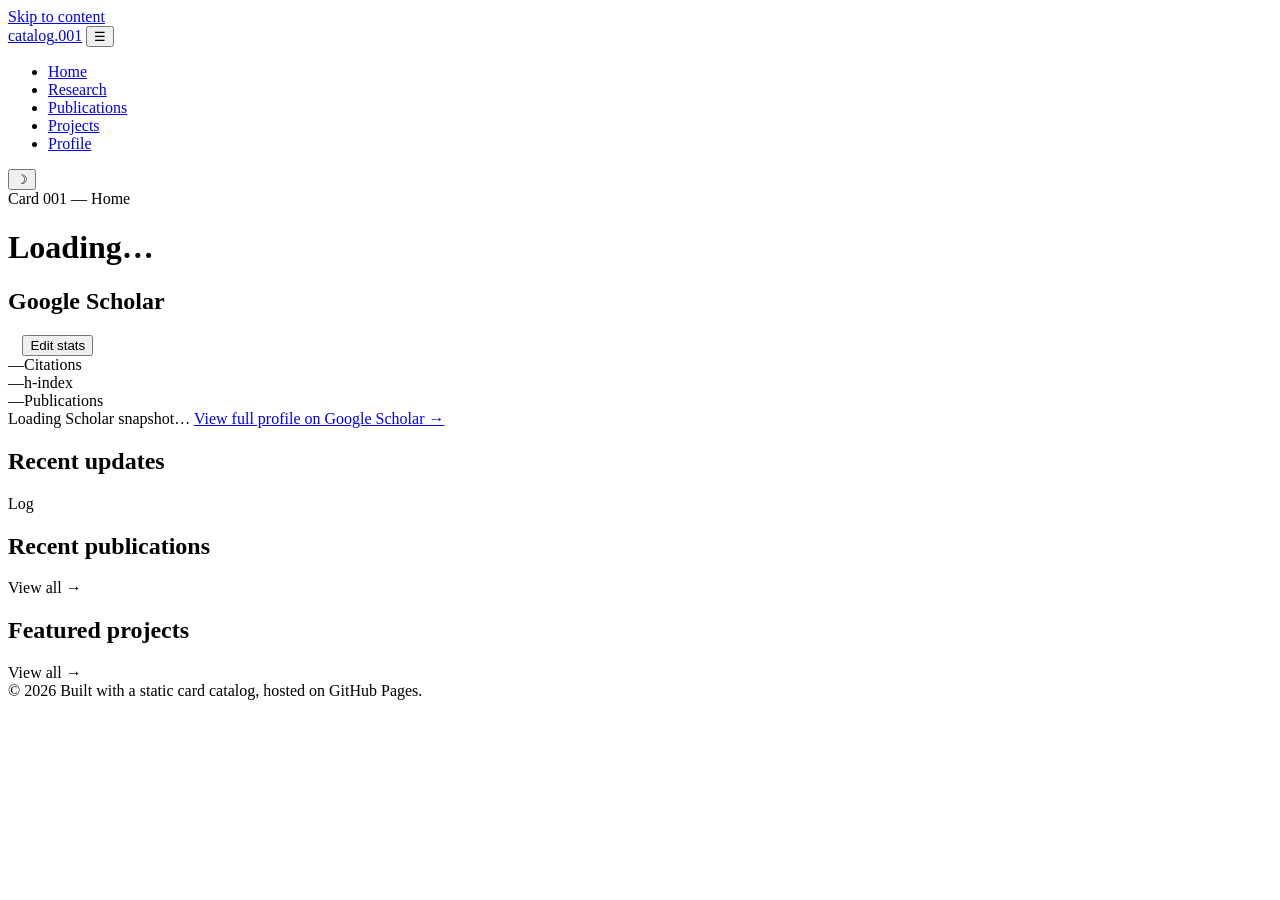
==== index.html @ e1adb87b "Add files via upload" ====
<!DOCTYPE html>
<html lang="en">
<head>
<meta charset="UTF-8" />
<meta name="viewport" content="width=device-width, initial-scale=1.0" />
<title>Jordan Ahmed — PhD Candidate, Computer Science</title>
<meta name="description" content="Personal academic site of Jordan Ahmed: research, publications, academic projects, and profile." />
<link rel="preconnect" href="https://fonts.googleapis.com">
<link rel="preconnect" href="https://fonts.gstatic.com" crossorigin>
<link href="https://fonts.googleapis.com/css2?family=Fraunces:opsz,wght@9..144,500;9..144,600;9..144,700&family=Source+Sans+3:wght@400;500;600&family=IBM+Plex+Mono:wght@400;500&display=swap" rel="stylesheet">
<link rel="stylesheet" href="css/style.css" />
</head>
<body data-page="home">
<a class="skip-link" href="#main">Skip to content</a>

<nav class="site-nav">
  <div class="wrap">
    <a class="brand" href="index.html">catalog<span class="dot">.</span>001</a>
    <button class="nav-toggle" aria-label="Toggle menu" aria-expanded="false">☰</button>
    <ul class="nav-links">
      <li><a href="index.html" data-page="home">Home</a></li>
      <li><a href="research.html" data-page="research">Research</a></li>
      <li><a href="publications.html" data-page="publications">Publications</a></li>
      <li><a href="projects.html" data-page="projects">Projects</a></li>
      <li><a href="profile.html" data-page="profile">Profile</a></li>
    </ul>
    <div class="nav-tools">
      <button class="theme-toggle" aria-label="Toggle dark mode">☽</button>
    </div>
  </div>
</nav>

<main id="main">

  <header class="hero">
    <div class="wrap hero-grid">
      <div>
        <span class="eyebrow">Card 001 — Home</span>
        <h1 id="hero-name">Loading…</h1>
        <p class="role" id="hero-role"></p>
        <p class="hero-tagline" id="hero-tagline"></p>
        <div class="link-row" id="hero-links"></div>
      </div>
      <div class="portrait-card">
        <span class="tab">FIG. 1</span>
        <img id="hero-photo" src="assets/profile.jpg" alt="Portrait photo" onerror="this.closest('.portrait-card').style.display='none'" />
      </div>
    </div>
  </header>

  <section class="block reveal" id="scholar">
    <div class="wrap">
      <div class="section-head">
        <h2>Google Scholar</h2>
        <div style="display:flex; align-items:center; gap:0.9rem;">
          <span class="section-index" id="scholar-updated"></span>
          <button class="edit-stats-btn" id="edit-stats-btn" type="button">Edit stats</button>
        </div>
      </div>
      <div class="ledger" id="ledger">
        <div class="ledger-cell"><span class="ledger-num">—</span><span class="ledger-label">Citations</span></div>
        <div class="ledger-cell"><span class="ledger-num">—</span><span class="ledger-label">h-index</span></div>
        <div class="ledger-cell"><span class="ledger-num">—</span><span class="ledger-label">Publications</span></div>
      </div>
      <div class="ledger-meta">
        <span id="scholar-note">Loading Scholar snapshot…</span>
        <a id="scholar-link" href="#" target="_blank" rel="noopener">View full profile on Google Scholar →</a>
      </div>
    </div>
  </section>

  <div class="modal-overlay" id="stats-modal" hidden>
    <div class="modal" role="dialog" aria-modal="true" aria-labelledby="stats-modal-title">
      <div class="modal-head">
        <h3 id="stats-modal-title">Update Scholar stats</h3>
        <button class="modal-close" id="modal-close" type="button" aria-label="Close">×</button>
      </div>
      <p class="modal-hint">
        Edit your numbers below. <strong>Save &amp; preview</strong> updates this browser only, so
        you can see the change right away. To make it permanent for everyone, copy the JSON and
        paste it into <code>data/scholar_data.json</code>, then push to GitHub.
      </p>
      <form id="stats-form">
        <label class="field">
          <span>Citations</span>
          <input type="number" id="input-citations" min="0" required />
        </label>
        <label class="field">
          <span>h-index</span>
          <input type="number" id="input-hindex" min="0" required />
        </label>
        <label class="field">
          <span>Publications</span>
          <input type="number" id="input-publications" min="0" required />
        </label>
        <div class="modal-actions">
          <button type="submit" class="pill primary">Save &amp; preview</button>
          <button type="button" class="pill" id="copy-json-btn">Copy JSON</button>
          <button type="button" class="pill" id="reset-stats-btn">Reset to file data</button>
        </div>
        <p class="modal-copied" id="copy-confirm" hidden>Copied — paste into data/scholar_data.json</p>
      </form>
    </div>
  </div>

  <section class="block reveal" id="news">
    <div class="wrap">
      <div class="section-head">
        <h2>Recent updates</h2>
        <span class="section-index">Log</span>
      </div>
      <div class="timeline" id="news-list"></div>
    </div>
  </section>

  <section class="block reveal" id="recent-pubs">
    <div class="wrap">
      <div class="section-head">
        <h2>Recent publications</h2>
        <span class="section-index"><a href="publications.html" style="color:inherit;text-decoration:none;border-bottom:1px solid var(--garnet);">View all →</a></span>
      </div>
      <div class="catalog two-col" id="recent-pubs-list"></div>
    </div>
  </section>

  <section class="block reveal" id="recent-projects" style="border-bottom:none;">
    <div class="wrap">
      <div class="section-head">
        <h2>Featured projects</h2>
        <span class="section-index"><a href="projects.html" style="color:inherit;text-decoration:none;border-bottom:1px solid var(--garnet);">View all →</a></span>
      </div>
      <div class="catalog two-col" id="recent-projects-list"></div>
    </div>
  </section>

</main>

<footer>
  <div class="wrap">
    <span id="footer-name">© 2026</span>
    <span>Built with a static card catalog, hosted on GitHub Pages.</span>
  </div>
</footer>

<script src="js/main.js"></script>
<script src="js/home.js"></script>
</body>
</html>
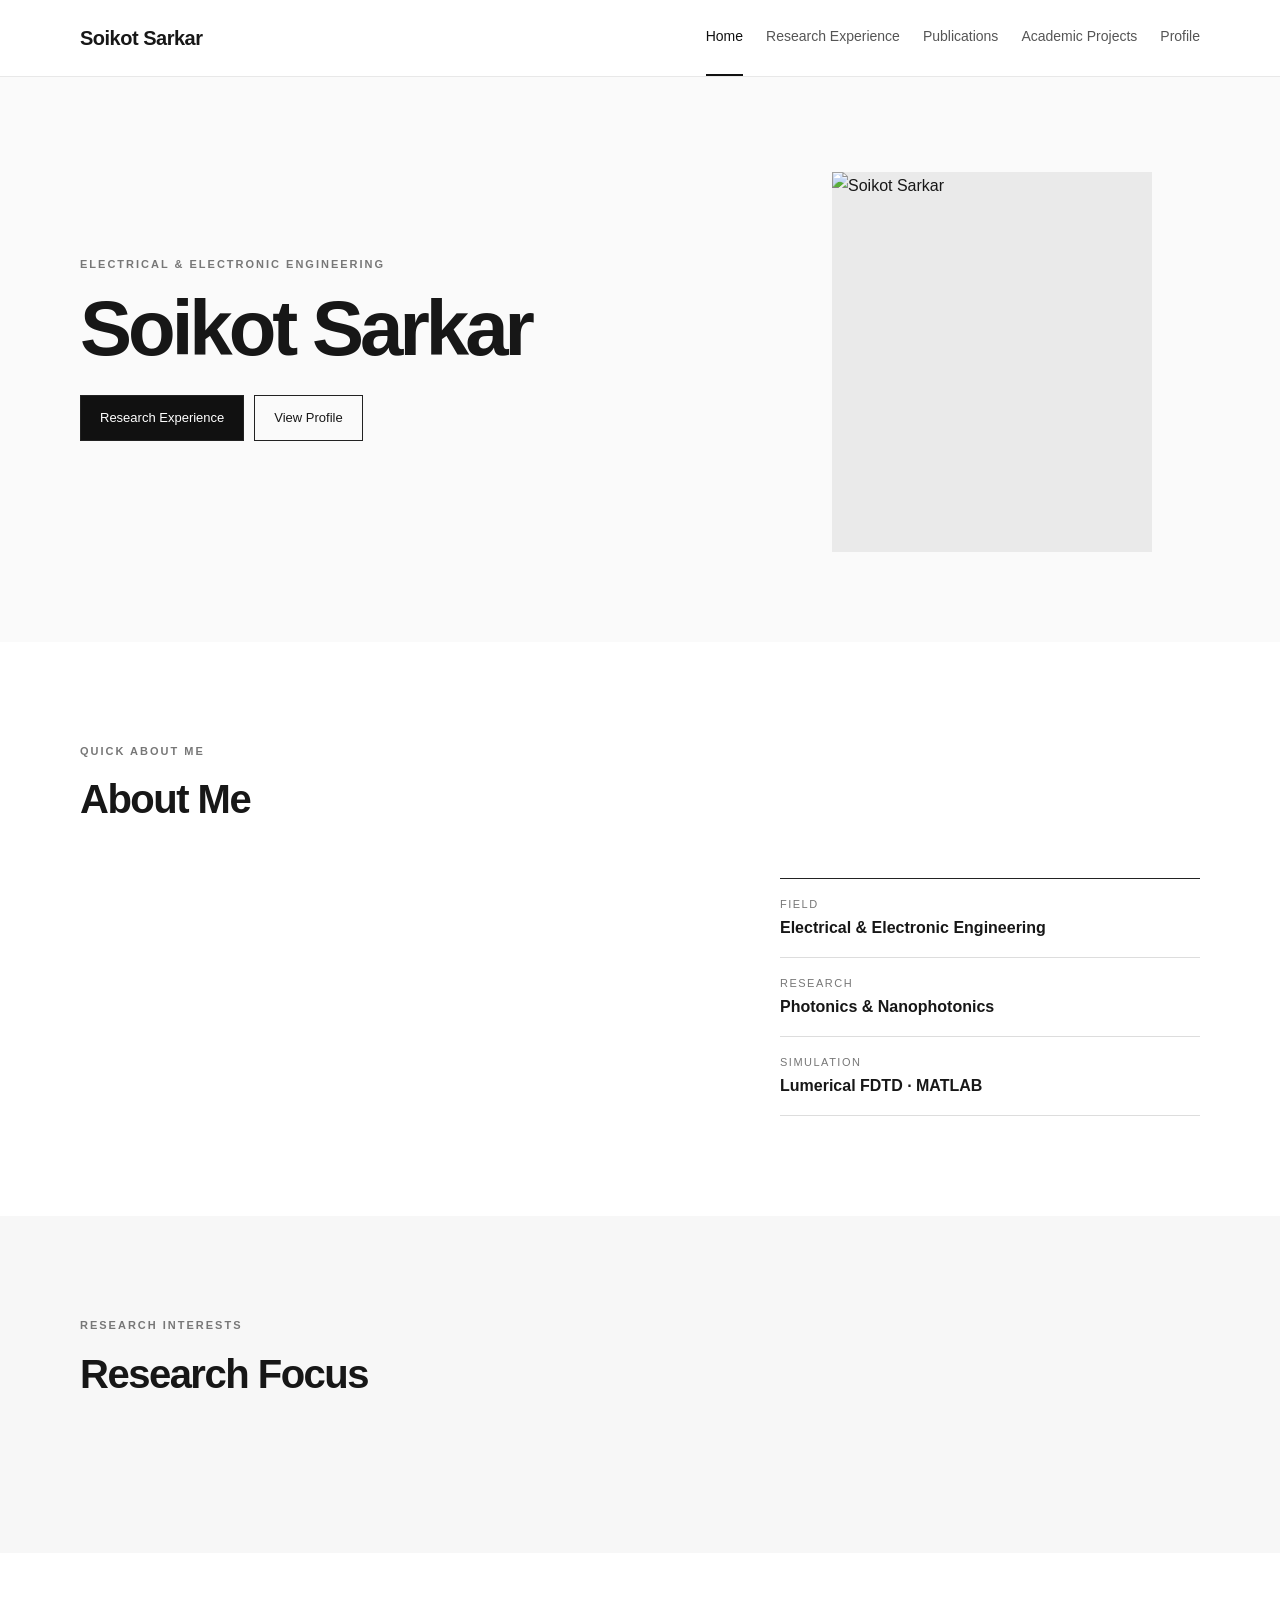
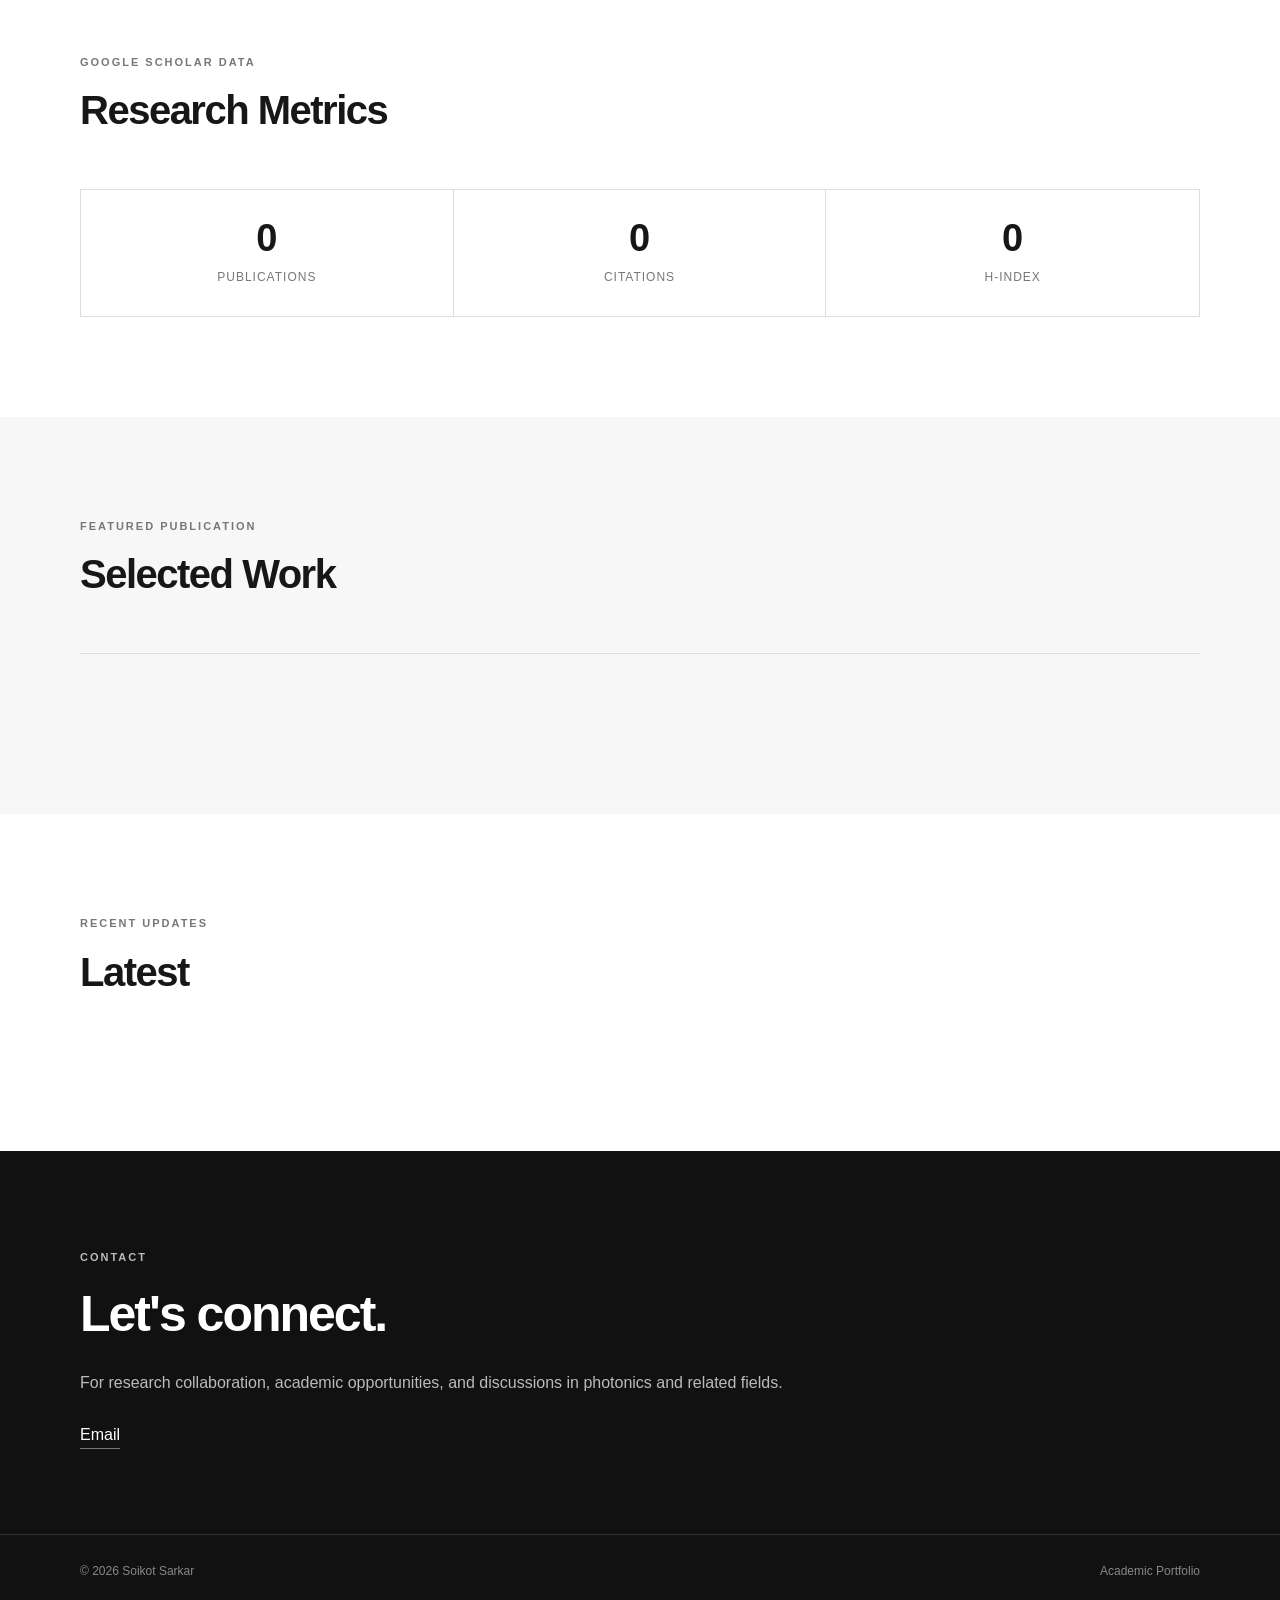
==== commit b5f08537: "Add files via upload" ====
--- a/index.html
+++ b/index.html
@@ -1,148 +1,8 @@
-<!DOCTYPE html>
-<html lang="en">
-<head>
-<meta charset="UTF-8" />
-<meta name="viewport" content="width=device-width, initial-scale=1.0" />
-<title>Jordan Ahmed — PhD Candidate, Computer Science</title>
-<meta name="description" content="Personal academic site of Jordan Ahmed: research, publications, academic projects, and profile." />
-<link rel="preconnect" href="https://fonts.googleapis.com">
-<link rel="preconnect" href="https://fonts.gstatic.com" crossorigin>
-<link href="https://fonts.googleapis.com/css2?family=Fraunces:opsz,wght@9..144,500;9..144,600;9..144,700&family=Source+Sans+3:wght@400;500;600&family=IBM+Plex+Mono:wght@400;500&display=swap" rel="stylesheet">
-<link rel="stylesheet" href="css/style.css" />
-</head>
-<body data-page="home">
-<a class="skip-link" href="#main">Skip to content</a>
-
-<nav class="site-nav">
-  <div class="wrap">
-    <a class="brand" href="index.html">catalog<span class="dot">.</span>001</a>
-    <button class="nav-toggle" aria-label="Toggle menu" aria-expanded="false">☰</button>
-    <ul class="nav-links">
-      <li><a href="index.html" data-page="home">Home</a></li>
-      <li><a href="research.html" data-page="research">Research</a></li>
-      <li><a href="publications.html" data-page="publications">Publications</a></li>
-      <li><a href="projects.html" data-page="projects">Projects</a></li>
-      <li><a href="profile.html" data-page="profile">Profile</a></li>
-    </ul>
-    <div class="nav-tools">
-      <button class="theme-toggle" aria-label="Toggle dark mode">☽</button>
-    </div>
-  </div>
-</nav>
-
-<main id="main">
-
-  <header class="hero">
-    <div class="wrap hero-grid">
-      <div>
-        <span class="eyebrow">Card 001 — Home</span>
-        <h1 id="hero-name">Loading…</h1>
-        <p class="role" id="hero-role"></p>
-        <p class="hero-tagline" id="hero-tagline"></p>
-        <div class="link-row" id="hero-links"></div>
-      </div>
-      <div class="portrait-card">
-        <span class="tab">FIG. 1</span>
-        <img id="hero-photo" src="assets/profile.jpg" alt="Portrait photo" onerror="this.closest('.portrait-card').style.display='none'" />
-      </div>
-    </div>
-  </header>
-
-  <section class="block reveal" id="scholar">
-    <div class="wrap">
-      <div class="section-head">
-        <h2>Google Scholar</h2>
-        <div style="display:flex; align-items:center; gap:0.9rem;">
-          <span class="section-index" id="scholar-updated"></span>
-          <button class="edit-stats-btn" id="edit-stats-btn" type="button">Edit stats</button>
-        </div>
-      </div>
-      <div class="ledger" id="ledger">
-        <div class="ledger-cell"><span class="ledger-num">—</span><span class="ledger-label">Citations</span></div>
-        <div class="ledger-cell"><span class="ledger-num">—</span><span class="ledger-label">h-index</span></div>
-        <div class="ledger-cell"><span class="ledger-num">—</span><span class="ledger-label">Publications</span></div>
-      </div>
-      <div class="ledger-meta">
-        <span id="scholar-note">Loading Scholar snapshot…</span>
-        <a id="scholar-link" href="#" target="_blank" rel="noopener">View full profile on Google Scholar →</a>
-      </div>
-    </div>
-  </section>
-
-  <div class="modal-overlay" id="stats-modal" hidden>
-    <div class="modal" role="dialog" aria-modal="true" aria-labelledby="stats-modal-title">
-      <div class="modal-head">
-        <h3 id="stats-modal-title">Update Scholar stats</h3>
-        <button class="modal-close" id="modal-close" type="button" aria-label="Close">×</button>
-      </div>
-      <p class="modal-hint">
-        Edit your numbers below. <strong>Save &amp; preview</strong> updates this browser only, so
-        you can see the change right away. To make it permanent for everyone, copy the JSON and
-        paste it into <code>data/scholar_data.json</code>, then push to GitHub.
-      </p>
-      <form id="stats-form">
-        <label class="field">
-          <span>Citations</span>
-          <input type="number" id="input-citations" min="0" required />
-        </label>
-        <label class="field">
-          <span>h-index</span>
-          <input type="number" id="input-hindex" min="0" required />
-        </label>
-        <label class="field">
-          <span>Publications</span>
-          <input type="number" id="input-publications" min="0" required />
-        </label>
-        <div class="modal-actions">
-          <button type="submit" class="pill primary">Save &amp; preview</button>
-          <button type="button" class="pill" id="copy-json-btn">Copy JSON</button>
-          <button type="button" class="pill" id="reset-stats-btn">Reset to file data</button>
-        </div>
-        <p class="modal-copied" id="copy-confirm" hidden>Copied — paste into data/scholar_data.json</p>
-      </form>
-    </div>
-  </div>
-
-  <section class="block reveal" id="news">
-    <div class="wrap">
-      <div class="section-head">
-        <h2>Recent updates</h2>
-        <span class="section-index">Log</span>
-      </div>
-      <div class="timeline" id="news-list"></div>
-    </div>
-  </section>
-
-  <section class="block reveal" id="recent-pubs">
-    <div class="wrap">
-      <div class="section-head">
-        <h2>Recent publications</h2>
-        <span class="section-index"><a href="publications.html" style="color:inherit;text-decoration:none;border-bottom:1px solid var(--garnet);">View all →</a></span>
-      </div>
-      <div class="catalog two-col" id="recent-pubs-list"></div>
-    </div>
-  </section>
-
-  <section class="block reveal" id="recent-projects" style="border-bottom:none;">
-    <div class="wrap">
-      <div class="section-head">
-        <h2>Featured projects</h2>
-        <span class="section-index"><a href="projects.html" style="color:inherit;text-decoration:none;border-bottom:1px solid var(--garnet);">View all →</a></span>
-      </div>
-      <div class="catalog two-col" id="recent-projects-list"></div>
-    </div>
-  </section>
-
-</main>
-
-<footer>
-  <div class="wrap">
-    <span id="footer-name">© 2026</span>
-    <span>Built with a static card catalog, hosted on GitHub Pages.</span>
-  </div>
-</footer>
-
-<script src="js/main.js"></script>
-<script src="js/home.js"></script>
-</body>
-</html>
+<!DOCTYPE html><html lang="en"><head><meta charset="UTF-8"><meta name="viewport" content="width=device-width,initial-scale=1.0"><title>Home | Soikot Sarkar</title><meta name="description" content="Academic portfolio of Soikot Sarkar."><link rel="stylesheet" href="style.css"></head><body><header class="navbar"><div class="container nav-container"><a class="logo" href="index.html">Soikot Sarkar</a><nav><a href="index.html">Home</a><a href="research.html">Research Experience</a><a href="publications.html">Publications</a><a href="projects.html">Academic Projects</a><a href="profile.html">Profile</a></nav></div></header>
+<section class="hero"><div class="container hero-grid"><div><p class="label">ELECTRICAL & ELECTRONIC ENGINEERING</p><h1 id="hero-name">Soikot Sarkar</h1><h2 id="hero-title"></h2><p class="hero-desc" id="hero-description"></p><div class="buttons"><a class="btn primary" href="research.html">Research Experience</a><a class="btn" href="profile.html">View Profile</a></div><div class="socials" id="social-links"></div></div><div><img id="profile-image" class="profile-photo" src="assets/profile.jpg" alt="Soikot Sarkar"></div></div></section>
+<section class="section"><div class="container"><div class="heading"><p class="section-label">QUICK ABOUT ME</p><h2>About Me</h2></div><div class="about-grid"><div><p id="about-text"></p></div><div class="info-list"><div class="info"><span>Field</span><strong>Electrical & Electronic Engineering</strong></div><div class="info"><span>Research</span><strong>Photonics & Nanophotonics</strong></div><div class="info"><span>Simulation</span><strong>Lumerical FDTD · MATLAB</strong></div></div></div></div></section>
+<section class="section light"><div class="container"><div class="heading"><p class="section-label">RESEARCH INTERESTS</p><h2>Research Focus</h2></div><div class="research-grid" id="interest-grid"></div></div></section>
+<section class="section"><div class="container"><div class="heading"><p class="section-label">GOOGLE SCHOLAR DATA</p><h2>Research Metrics</h2></div><div class="stats"><div class="stat"><strong id="stat-publications">0</strong><span>Publications</span></div><div class="stat"><strong id="stat-citations">0</strong><span>Citations</span></div><div class="stat"><strong id="stat-hindex">0</strong><span>H-Index</span></div></div></div></section>
+<section class="section light"><div class="container"><div class="heading"><p class="section-label">FEATURED PUBLICATION</p><h2>Selected Work</h2></div><div class="featured" id="featured-publication"></div></div></section>
+<section class="section"><div class="container"><div class="heading"><p class="section-label">RECENT UPDATES</p><h2>Latest</h2></div><div id="updates"></div></div></section>
+<section class="contact"><div class="container"><p class="section-label">CONTACT</p><h2>Let's connect.</h2><p>For research collaboration, academic opportunities, and discussions in photonics and related fields.</p><div class="contact-links" id="contact-links"><a href="mailto:your-email@example.com">Email</a></div></div></section><footer><div class="container footer"><span>© <span id="year"></span> Soikot Sarkar</span><span>Academic Portfolio</span></div></footer><script src="script.js"></script></body></html>
--- a/style.css
+++ b/style.css
@@ -0,0 +1,29 @@
+
+*{margin:0;padding:0;box-sizing:border-box}
+html{scroll-behavior:smooth}
+body{font-family:Inter,Arial,Helvetica,sans-serif;color:#171717;background:#fff;line-height:1.7}
+a{text-decoration:none;color:inherit}.container{width:min(1120px,90%);margin:auto}
+.navbar{position:sticky;top:0;z-index:1000;background:rgba(255,255,255,.96);border-bottom:1px solid #e8e8e8;backdrop-filter:blur(10px)}
+.nav-container{min-height:72px;display:flex;align-items:center;justify-content:space-between}
+.logo{font-size:20px;font-weight:700;letter-spacing:-.5px}nav{display:flex;gap:23px;align-items:center}
+nav a{font-size:14px;color:#555;padding:25px 0;border-bottom:2px solid transparent}nav a:hover,nav a.active{color:#111;border-bottom-color:#111}
+.hero{padding:95px 0 90px;background:#fafafa}.hero-grid{display:grid;grid-template-columns:1.2fr .8fr;gap:80px;align-items:center}
+.label,.section-label{font-size:11px;font-weight:700;letter-spacing:2px;color:#777}
+.hero h1{font-size:clamp(48px,7vw,78px);line-height:1;letter-spacing:-4px;margin:15px 0 20px}
+.hero h2{font-size:26px;line-height:1.35;font-weight:500;max-width:700px}.hero-desc{max-width:680px;color:#666;font-size:17px;margin-top:20px}
+.buttons,.socials{display:flex;gap:10px;flex-wrap:wrap;margin-top:28px}.btn{padding:11px 19px;border:1px solid #222;font-size:13px}.btn.primary{background:#111;color:#fff}
+.social-btn{padding:9px 15px;border:1px solid #ddd;background:#fff;font-size:13px}.social-btn:hover{border-color:#111}
+.profile-photo{width:320px;height:380px;object-fit:cover;display:block;margin:auto;background:#eaeaea}
+.section{padding:100px 0}.light{background:#f7f7f7}.heading{margin-bottom:45px}.heading h2{font-size:40px;letter-spacing:-1.5px;margin-top:5px}
+.quick-grid,.research-grid,.project-grid{display:grid;grid-template-columns:repeat(3,1fr);gap:20px}.card{background:#fff;border:1px solid #e3e3e3;padding:30px}.card h3{font-size:21px;margin:8px 0}.card p{color:#666}
+.stats{display:grid;grid-template-columns:repeat(3,1fr);border:1px solid #ddd;background:#fff}.stat{padding:28px;text-align:center;border-right:1px solid #ddd}.stat:last-child{border-right:0}.stat strong{display:block;font-size:38px;line-height:1.1}.stat span{display:block;color:#777;font-size:12px;text-transform:uppercase;letter-spacing:1px;margin-top:7px}
+.featured{display:grid;grid-template-columns:100px 1fr;gap:35px;padding:30px 0;border-top:1px solid #ddd}.featured h3,.publication h3{font-size:21px;line-height:1.4}.authors{margin-top:8px;color:#555}.journal{font-style:italic;color:#777}.link{display:inline-block;margin-top:12px;font-size:13px;font-weight:700}
+.update{display:grid;grid-template-columns:120px 1fr;gap:25px;padding:23px 0;border-top:1px solid #ddd}.update-date{color:#777;font-size:13px}.update h3{font-size:18px}.update p{color:#666}
+.about-grid{display:grid;grid-template-columns:1.5fr 1fr;gap:70px}.about-grid p{color:#555;margin-bottom:18px}.info-list{border-top:1px solid #222}.info{padding:16px 0;border-bottom:1px solid #ddd}.info span{display:block;font-size:11px;text-transform:uppercase;letter-spacing:1.5px;color:#777}.info strong{display:block}
+.page-title{padding:65px 0;background:#f7f7f7}.page-title h1{font-size:clamp(42px,6vw,66px);letter-spacing:-3px;line-height:1;margin-top:8px}
+.timeline{border-left:1px solid #ccc;padding-left:35px}.item{position:relative;display:grid;grid-template-columns:140px 1fr;gap:25px;padding-bottom:50px}.item:before{content:"";position:absolute;left:-41px;top:7px;width:11px;height:11px;border-radius:50%;background:#111}.item-date{color:#777;font-size:13px}.item h3{font-size:21px}.item h4{font-weight:500}.item p{color:#666;margin-top:9px}
+.publication{display:grid;grid-template-columns:100px 1fr;gap:35px;padding:30px 0;border-top:1px solid #ddd}.publication-year{color:#777;font-size:14px}
+.project-top{height:160px;background:#111;color:#fff;display:flex;align-items:center;justify-content:center;font-size:34px;font-weight:700}.project-body{padding:27px;background:#fff;border:1px solid #e3e3e3;border-top:0}.meta{font-size:11px;color:#777;letter-spacing:1.5px}
+.contact{background:#111;color:#fff;padding:85px 0}.contact h2{font-size:50px;letter-spacing:-2px;margin-top:5px}.contact p{color:#bbb;margin-top:12px}.contact-links{display:flex;gap:22px;flex-wrap:wrap;margin-top:25px}.contact-links a{border-bottom:1px solid #777}
+footer{background:#111;color:#888;border-top:1px solid #333}.footer{min-height:72px;display:flex;justify-content:space-between;align-items:center;font-size:12px}
+@media(max-width:850px){nav{display:none}.hero-grid,.about-grid{grid-template-columns:1fr;gap:45px}.profile-photo{width:230px;height:280px;margin:0}.quick-grid,.research-grid,.project-grid{grid-template-columns:1fr}.stats{grid-template-columns:1fr}.stat{border-right:0;border-bottom:1px solid #ddd}.stat:last-child{border-bottom:0}.featured,.publication,.update{grid-template-columns:1fr;gap:8px}.item{grid-template-columns:1fr;gap:4px}.hero{padding:75px 0}.heading h2{font-size:35px}.contact h2{font-size:42px}.footer{flex-direction:column;justify-content:center;gap:4px;padding:17px 0}}
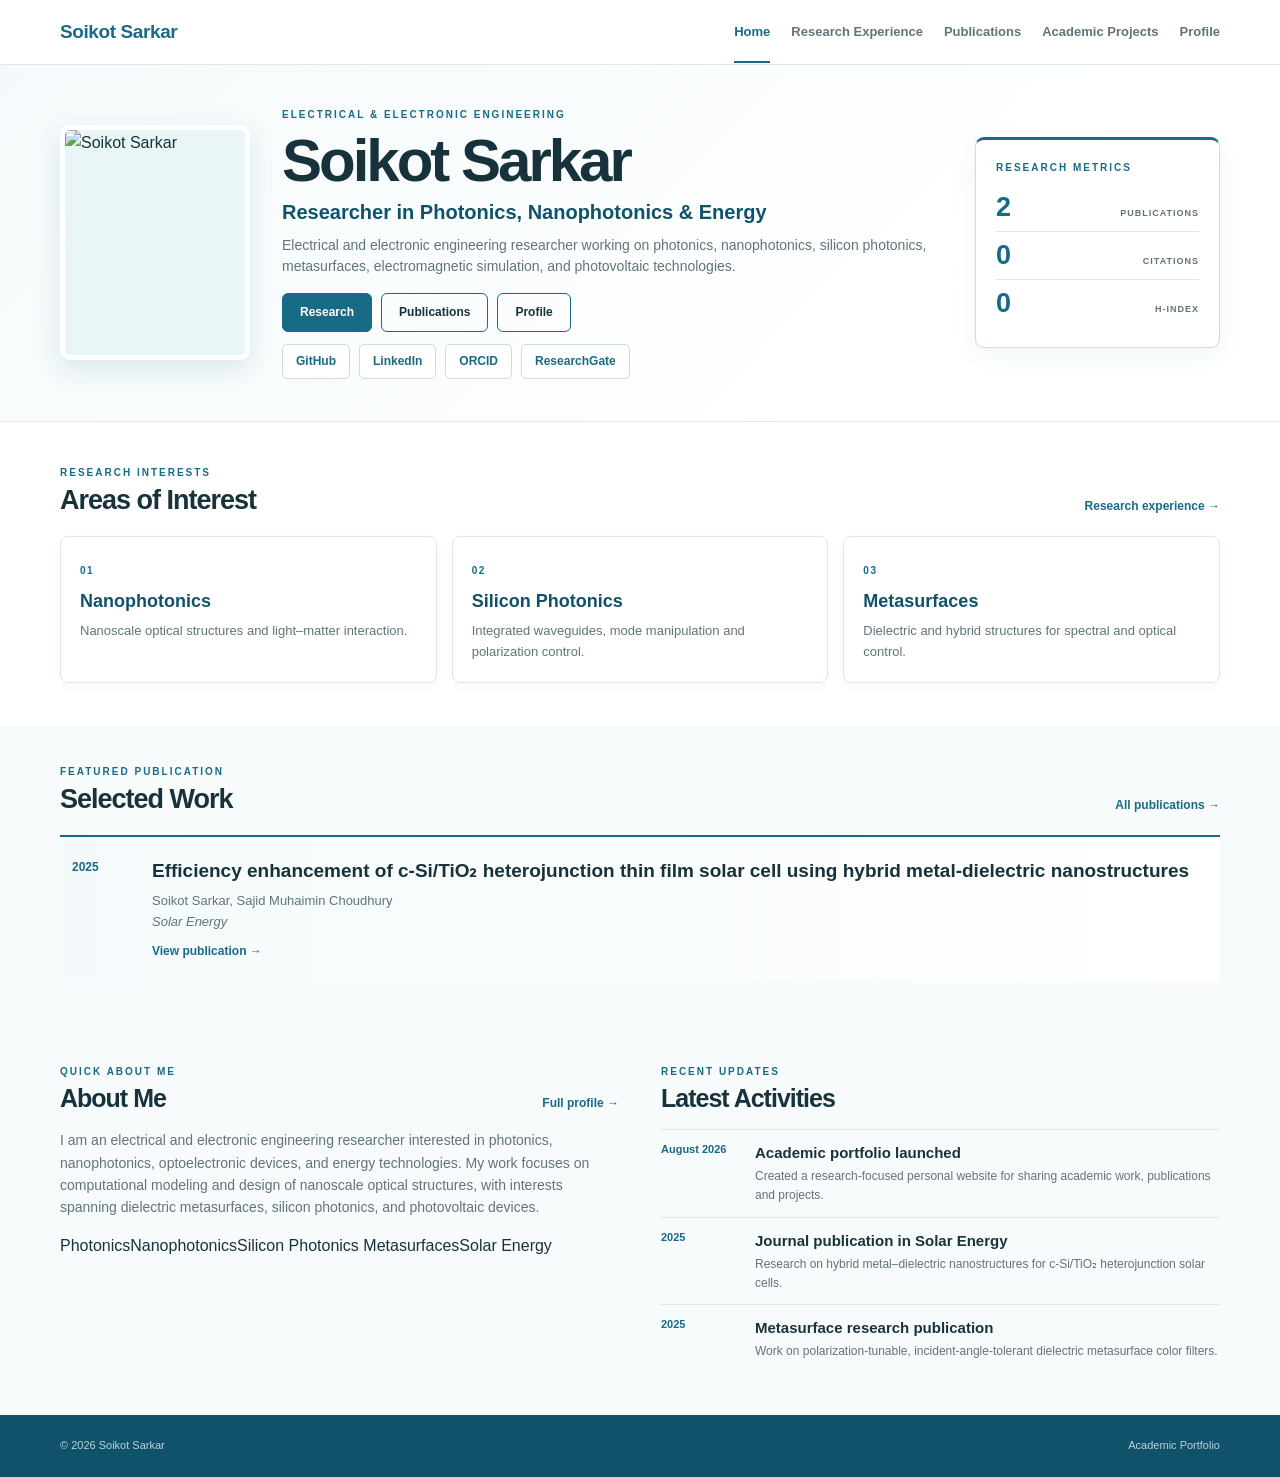
==== commit 00dd4e05: "Add files via upload" ====
--- a/index.html
+++ b/index.html
@@ -1,8 +1,110 @@
-<!DOCTYPE html><html lang="en"><head><meta charset="UTF-8"><meta name="viewport" content="width=device-width,initial-scale=1.0"><title>Home | Soikot Sarkar</title><meta name="description" content="Academic portfolio of Soikot Sarkar."><link rel="stylesheet" href="style.css"></head><body><header class="navbar"><div class="container nav-container"><a class="logo" href="index.html">Soikot Sarkar</a><nav><a href="index.html">Home</a><a href="research.html">Research Experience</a><a href="publications.html">Publications</a><a href="projects.html">Academic Projects</a><a href="profile.html">Profile</a></nav></div></header>
-<section class="hero"><div class="container hero-grid"><div><p class="label">ELECTRICAL & ELECTRONIC ENGINEERING</p><h1 id="hero-name">Soikot Sarkar</h1><h2 id="hero-title"></h2><p class="hero-desc" id="hero-description"></p><div class="buttons"><a class="btn primary" href="research.html">Research Experience</a><a class="btn" href="profile.html">View Profile</a></div><div class="socials" id="social-links"></div></div><div><img id="profile-image" class="profile-photo" src="assets/profile.jpg" alt="Soikot Sarkar"></div></div></section>
-<section class="section"><div class="container"><div class="heading"><p class="section-label">QUICK ABOUT ME</p><h2>About Me</h2></div><div class="about-grid"><div><p id="about-text"></p></div><div class="info-list"><div class="info"><span>Field</span><strong>Electrical & Electronic Engineering</strong></div><div class="info"><span>Research</span><strong>Photonics & Nanophotonics</strong></div><div class="info"><span>Simulation</span><strong>Lumerical FDTD · MATLAB</strong></div></div></div></div></section>
-<section class="section light"><div class="container"><div class="heading"><p class="section-label">RESEARCH INTERESTS</p><h2>Research Focus</h2></div><div class="research-grid" id="interest-grid"></div></div></section>
-<section class="section"><div class="container"><div class="heading"><p class="section-label">GOOGLE SCHOLAR DATA</p><h2>Research Metrics</h2></div><div class="stats"><div class="stat"><strong id="stat-publications">0</strong><span>Publications</span></div><div class="stat"><strong id="stat-citations">0</strong><span>Citations</span></div><div class="stat"><strong id="stat-hindex">0</strong><span>H-Index</span></div></div></div></section>
-<section class="section light"><div class="container"><div class="heading"><p class="section-label">FEATURED PUBLICATION</p><h2>Selected Work</h2></div><div class="featured" id="featured-publication"></div></div></section>
-<section class="section"><div class="container"><div class="heading"><p class="section-label">RECENT UPDATES</p><h2>Latest</h2></div><div id="updates"></div></div></section>
-<section class="contact"><div class="container"><p class="section-label">CONTACT</p><h2>Let's connect.</h2><p>For research collaboration, academic opportunities, and discussions in photonics and related fields.</p><div class="contact-links" id="contact-links"><a href="mailto:your-email@example.com">Email</a></div></div></section><footer><div class="container footer"><span>© <span id="year"></span> Soikot Sarkar</span><span>Academic Portfolio</span></div></footer><script src="script.js"></script></body></html>+<!DOCTYPE html>
+<html lang="en">
+<head>
+<meta charset="UTF-8">
+<meta name="viewport" content="width=device-width, initial-scale=1.0">
+<title>Home | Soikot Sarkar</title>
+<meta name="description" content="Academic portfolio of Soikot Sarkar.">
+<link rel="stylesheet" href="style.css">
+</head>
+<body data-page="home">
+
+<header class="navbar"><div class="container nav-container">
+<a class="logo" href="index.html">Soikot Sarkar</a>
+<nav>
+<a href="index.html">Home</a>
+<a href="research.html">Research Experience</a>
+<a href="publications.html">Publications</a>
+<a href="projects.html">Academic Projects</a>
+<a href="profile.html">Profile</a>
+</nav>
+</div></header>
+
+<section class="compact-hero">
+<div class="container compact-grid">
+
+<div class="hero-photo-wrap">
+<img id="profile-image" class="profile-photo compact-photo" src="assets/profile.jpeg" alt="Soikot Sarkar">
+</div>
+
+<div class="hero-intro">
+<p class="label">ELECTRICAL & ELECTRONIC ENGINEERING</p>
+<h1 id="hero-name">Soikot Sarkar</h1>
+<h2 id="hero-title">Researcher in Photonics, Nanophotonics & Energy</h2>
+<p class="hero-desc" id="hero-description">Research in photonics, nanophotonics, silicon photonics, metasurfaces, and photovoltaic technologies.</p>
+<div class="buttons">
+<a class="btn primary" href="research.html">Research</a>
+<a class="btn" href="publications.html">Publications</a>
+<a class="btn" href="profile.html">Profile</a>
+</div>
+<div class="socials" id="social-links"></div>
+</div>
+
+<aside class="metrics-panel">
+<p class="section-label">RESEARCH METRICS</p>
+<div class="metric-list">
+<div class="metric"><strong id="stat-publications">0</strong><span>Publications</span></div>
+<div class="metric"><strong id="stat-citations">0</strong><span>Citations</span></div>
+<div class="metric"><strong id="stat-hindex">0</strong><span>H-Index</span></div>
+</div>
+</aside>
+
+</div>
+</section>
+
+<section class="section compact-section">
+<div class="container">
+<div class="compact-section-heading">
+<div><p class="section-label">RESEARCH INTERESTS</p><h2>Areas of Interest</h2></div>
+<a class="text-link" href="research.html">Research experience →</a>
+</div>
+<div class="research-grid compact-research" id="interest-grid"></div>
+</div>
+</section>
+
+<!-- Featured publication is directly under Research Interests -->
+<section class="section light compact-section featured-section">
+<div class="container">
+<div class="compact-section-heading">
+<div><p class="section-label">FEATURED PUBLICATION</p><h2>Selected Work</h2></div>
+<a class="text-link" href="publications.html">All publications →</a>
+</div>
+<div class="featured" id="featured-publication"></div>
+</div>
+</section>
+
+<!-- Quick About and Recent Updates side by side at bottom -->
+<section class="section compact-section bottom-section">
+<div class="container bottom-grid">
+
+<div class="bottom-column">
+<div class="compact-section-heading">
+<div><p class="section-label">QUICK ABOUT ME</p><h2>About Me</h2></div>
+<a class="text-link" href="profile.html">Full profile →</a>
+</div>
+<div class="compact-about">
+<p id="about-text"></p>
+<div class="about-tags">
+<span>Photonics</span><span>Nanophotonics</span><span>Silicon Photonics</span>
+<span>Metasurfaces</span><span>Solar Energy</span>
+</div>
+</div>
+</div>
+
+<div class="bottom-column">
+<div class="compact-section-heading">
+<div><p class="section-label">RECENT UPDATES</p><h2>Latest Activities</h2></div>
+</div>
+<div id="updates"></div>
+</div>
+
+</div>
+</section>
+
+<footer><div class="container footer">
+<span>© <span id="year"></span> Soikot Sarkar</span><span>Academic Portfolio</span>
+</div></footer>
+
+<script src="script.js"></script>
+</body>
+</html>
--- a/style.css
+++ b/style.css
@@ -1,29 +1,466 @@
+
+:root{
+  --primary:#176B87;
+  --primary-dark:#0F5269;
+  --primary-light:#EAF5F8;
+  --primary-soft:#F4FAFB;
+  --text:#18323B;
+  --muted:#61747A;
+  --line:#DCE8EB;
+  --white:#FFFFFF;
+  --bg:#F8FBFC;
+}
 
 *{margin:0;padding:0;box-sizing:border-box}
 html{scroll-behavior:smooth}
-body{font-family:Inter,Arial,Helvetica,sans-serif;color:#171717;background:#fff;line-height:1.7}
-a{text-decoration:none;color:inherit}.container{width:min(1120px,90%);margin:auto}
-.navbar{position:sticky;top:0;z-index:1000;background:rgba(255,255,255,.96);border-bottom:1px solid #e8e8e8;backdrop-filter:blur(10px)}
-.nav-container{min-height:72px;display:flex;align-items:center;justify-content:space-between}
-.logo{font-size:20px;font-weight:700;letter-spacing:-.5px}nav{display:flex;gap:23px;align-items:center}
-nav a{font-size:14px;color:#555;padding:25px 0;border-bottom:2px solid transparent}nav a:hover,nav a.active{color:#111;border-bottom-color:#111}
-.hero{padding:95px 0 90px;background:#fafafa}.hero-grid{display:grid;grid-template-columns:1.2fr .8fr;gap:80px;align-items:center}
-.label,.section-label{font-size:11px;font-weight:700;letter-spacing:2px;color:#777}
-.hero h1{font-size:clamp(48px,7vw,78px);line-height:1;letter-spacing:-4px;margin:15px 0 20px}
-.hero h2{font-size:26px;line-height:1.35;font-weight:500;max-width:700px}.hero-desc{max-width:680px;color:#666;font-size:17px;margin-top:20px}
-.buttons,.socials{display:flex;gap:10px;flex-wrap:wrap;margin-top:28px}.btn{padding:11px 19px;border:1px solid #222;font-size:13px}.btn.primary{background:#111;color:#fff}
-.social-btn{padding:9px 15px;border:1px solid #ddd;background:#fff;font-size:13px}.social-btn:hover{border-color:#111}
-.profile-photo{width:320px;height:380px;object-fit:cover;display:block;margin:auto;background:#eaeaea}
-.section{padding:100px 0}.light{background:#f7f7f7}.heading{margin-bottom:45px}.heading h2{font-size:40px;letter-spacing:-1.5px;margin-top:5px}
-.quick-grid,.research-grid,.project-grid{display:grid;grid-template-columns:repeat(3,1fr);gap:20px}.card{background:#fff;border:1px solid #e3e3e3;padding:30px}.card h3{font-size:21px;margin:8px 0}.card p{color:#666}
-.stats{display:grid;grid-template-columns:repeat(3,1fr);border:1px solid #ddd;background:#fff}.stat{padding:28px;text-align:center;border-right:1px solid #ddd}.stat:last-child{border-right:0}.stat strong{display:block;font-size:38px;line-height:1.1}.stat span{display:block;color:#777;font-size:12px;text-transform:uppercase;letter-spacing:1px;margin-top:7px}
-.featured{display:grid;grid-template-columns:100px 1fr;gap:35px;padding:30px 0;border-top:1px solid #ddd}.featured h3,.publication h3{font-size:21px;line-height:1.4}.authors{margin-top:8px;color:#555}.journal{font-style:italic;color:#777}.link{display:inline-block;margin-top:12px;font-size:13px;font-weight:700}
-.update{display:grid;grid-template-columns:120px 1fr;gap:25px;padding:23px 0;border-top:1px solid #ddd}.update-date{color:#777;font-size:13px}.update h3{font-size:18px}.update p{color:#666}
-.about-grid{display:grid;grid-template-columns:1.5fr 1fr;gap:70px}.about-grid p{color:#555;margin-bottom:18px}.info-list{border-top:1px solid #222}.info{padding:16px 0;border-bottom:1px solid #ddd}.info span{display:block;font-size:11px;text-transform:uppercase;letter-spacing:1.5px;color:#777}.info strong{display:block}
-.page-title{padding:65px 0;background:#f7f7f7}.page-title h1{font-size:clamp(42px,6vw,66px);letter-spacing:-3px;line-height:1;margin-top:8px}
-.timeline{border-left:1px solid #ccc;padding-left:35px}.item{position:relative;display:grid;grid-template-columns:140px 1fr;gap:25px;padding-bottom:50px}.item:before{content:"";position:absolute;left:-41px;top:7px;width:11px;height:11px;border-radius:50%;background:#111}.item-date{color:#777;font-size:13px}.item h3{font-size:21px}.item h4{font-weight:500}.item p{color:#666;margin-top:9px}
-.publication{display:grid;grid-template-columns:100px 1fr;gap:35px;padding:30px 0;border-top:1px solid #ddd}.publication-year{color:#777;font-size:14px}
-.project-top{height:160px;background:#111;color:#fff;display:flex;align-items:center;justify-content:center;font-size:34px;font-weight:700}.project-body{padding:27px;background:#fff;border:1px solid #e3e3e3;border-top:0}.meta{font-size:11px;color:#777;letter-spacing:1.5px}
-.contact{background:#111;color:#fff;padding:85px 0}.contact h2{font-size:50px;letter-spacing:-2px;margin-top:5px}.contact p{color:#bbb;margin-top:12px}.contact-links{display:flex;gap:22px;flex-wrap:wrap;margin-top:25px}.contact-links a{border-bottom:1px solid #777}
-footer{background:#111;color:#888;border-top:1px solid #333}.footer{min-height:72px;display:flex;justify-content:space-between;align-items:center;font-size:12px}
-@media(max-width:850px){nav{display:none}.hero-grid,.about-grid{grid-template-columns:1fr;gap:45px}.profile-photo{width:230px;height:280px;margin:0}.quick-grid,.research-grid,.project-grid{grid-template-columns:1fr}.stats{grid-template-columns:1fr}.stat{border-right:0;border-bottom:1px solid #ddd}.stat:last-child{border-bottom:0}.featured,.publication,.update{grid-template-columns:1fr;gap:8px}.item{grid-template-columns:1fr;gap:4px}.hero{padding:75px 0}.heading h2{font-size:35px}.contact h2{font-size:42px}.footer{flex-direction:column;justify-content:center;gap:4px;padding:17px 0}}
+body{
+  font-family:Inter,Arial,Helvetica,sans-serif;
+  color:var(--text);
+  background:var(--white);
+  line-height:1.6;
+}
+a{text-decoration:none;color:inherit}
+.container{width:min(1160px,92%);margin:auto}
+
+/* Navigation */
+.navbar{
+  position:sticky;top:0;z-index:1000;
+  background:rgba(255,255,255,.94);
+  border-bottom:1px solid var(--line);
+  backdrop-filter:blur(12px);
+}
+.nav-container{
+  min-height:64px;
+  display:flex;
+  align-items:center;
+  justify-content:space-between;
+}
+.logo{
+  color:var(--primary);
+  font-size:19px;
+  font-weight:750;
+  letter-spacing:-.4px;
+}
+nav{display:flex;gap:21px;align-items:center}
+nav a{
+  color:var(--muted);
+  font-size:13px;
+  font-weight:600;
+  padding:21px 0 18px;
+  border-bottom:2px solid transparent;
+}
+nav a:hover,nav a.active{
+  color:var(--primary);
+  border-bottom-color:var(--primary);
+}
+
+/* Hero */
+.hero{
+  padding:62px 0 55px;
+  background:linear-gradient(135deg,var(--primary-soft),#fff 68%);
+}
+.hero-grid{
+  display:grid;
+  grid-template-columns:1.35fr .65fr;
+  gap:55px;
+  align-items:center;
+}
+.label,.section-label{
+  font-size:10px;
+  font-weight:800;
+  letter-spacing:2px;
+  color:var(--primary);
+}
+.hero h1{
+  color:var(--text);
+  font-size:clamp(45px,6vw,70px);
+  line-height:.98;
+  letter-spacing:-3.5px;
+  margin:12px 0 17px;
+}
+.hero h2{
+  color:var(--primary-dark);
+  font-size:24px;
+  line-height:1.28;
+  font-weight:650;
+  max-width:700px;
+}
+.hero-desc{
+  max-width:690px;
+  color:var(--muted);
+  font-size:16px;
+  margin-top:17px;
+}
+.buttons,.socials{
+  display:flex;
+  gap:9px;
+  flex-wrap:wrap;
+  margin-top:23px;
+}
+.btn{
+  padding:9px 17px;
+  border:1px solid var(--primary);
+  border-radius:6px;
+  font-size:12px;
+  font-weight:700;
+  transition:.2s;
+}
+.btn.primary{
+  background:var(--primary);
+  color:#fff;
+}
+.btn:hover{transform:translateY(-1px);background:var(--primary-light);color:var(--primary)}
+.btn.primary:hover{background:var(--primary-dark);color:#fff}
+.social-btn{
+  padding:7px 13px;
+  border:1px solid #C9DDE2;
+  border-radius:5px;
+  background:#fff;
+  color:var(--primary);
+  font-size:12px;
+  font-weight:650;
+}
+.social-btn:hover{background:var(--primary-light);border-color:var(--primary)}
+.profile-photo{
+  width:285px;
+  height:325px;
+  object-fit:cover;
+  display:block;
+  margin:auto;
+  border-radius:12px;
+  border:7px solid #fff;
+  box-shadow:0 12px 35px rgba(23,107,135,.15);
+  background:var(--primary-light);
+}
+
+/* Sections */
+.section{padding:65px 0}
+.light{background:var(--bg)}
+.heading{margin-bottom:30px}
+.heading h2{
+  color:var(--text);
+  font-size:34px;
+  line-height:1.15;
+  letter-spacing:-1.2px;
+  margin-top:4px;
+}
+.quick-grid,.research-grid,.project-grid{
+  display:grid;
+  grid-template-columns:repeat(3,1fr);
+  gap:15px;
+}
+.card{
+  background:#fff;
+  border:1px solid var(--line);
+  border-radius:8px;
+  padding:23px;
+  box-shadow:0 3px 12px rgba(23,107,135,.035);
+}
+.card:hover{
+  border-color:#B8D6DE;
+  box-shadow:0 8px 22px rgba(23,107,135,.08);
+}
+.card h3{font-size:19px;color:var(--primary-dark);margin:5px 0 6px}
+.card p{color:var(--muted);font-size:14px}
+.meta{
+  font-size:10px;
+  color:var(--primary);
+  letter-spacing:1.5px;
+  font-weight:800;
+}
+
+/* About */
+.about-grid{
+  display:grid;
+  grid-template-columns:1.45fr .9fr;
+  gap:50px;
+}
+.about-grid p{color:var(--muted);font-size:15px}
+.info-list{
+  border-top:2px solid var(--primary);
+  background:var(--primary-soft);
+  border-radius:0 0 8px 8px;
+  padding:0 18px;
+}
+.info{
+  padding:12px 0;
+  border-bottom:1px solid #D6E7EB;
+}
+.info:last-child{border-bottom:0}
+.info span{
+  display:block;
+  font-size:9px;
+  text-transform:uppercase;
+  letter-spacing:1.4px;
+  color:var(--primary);
+  font-weight:800;
+}
+.info strong{display:block;font-size:13px;margin-top:2px}
+
+/* Scholar stats */
+.stats{
+  display:grid;
+  grid-template-columns:repeat(3,1fr);
+  border:1px solid #C9DDE2;
+  border-radius:9px;
+  overflow:hidden;
+  background:#fff;
+  box-shadow:0 5px 18px rgba(23,107,135,.06);
+}
+.stat{
+  padding:20px;
+  text-align:center;
+  border-right:1px solid #DCE8EB;
+}
+.stat:last-child{border-right:0}
+.stat strong{
+  display:block;
+  color:var(--primary);
+  font-size:32px;
+  line-height:1.05;
+}
+.stat span{
+  display:block;
+  color:var(--muted);
+  font-size:10px;
+  text-transform:uppercase;
+  letter-spacing:1.2px;
+  margin-top:5px;
+  font-weight:700;
+}
+
+/* Featured publication */
+.featured{
+  display:grid;
+  grid-template-columns:75px 1fr;
+  gap:25px;
+  padding:23px 0;
+  border-top:2px solid var(--primary);
+  background:linear-gradient(90deg,var(--primary-soft),#fff);
+}
+.featured>div:first-child{
+  color:var(--primary);
+  font-weight:800;
+  font-size:13px;
+  padding-left:14px;
+}
+.featured h3,.publication h3{
+  color:var(--text);
+  font-size:19px;
+  line-height:1.38;
+}
+.authors{margin-top:7px;color:var(--muted);font-size:13px}
+.journal{font-style:italic;color:var(--muted);font-size:13px}
+.link{
+  display:inline-block;
+  margin-top:9px;
+  color:var(--primary);
+  font-size:12px;
+  font-weight:800;
+}
+.link:hover{color:var(--primary-dark)}
+
+/* Updates */
+.update{
+  display:grid;
+  grid-template-columns:105px 1fr;
+  gap:22px;
+  padding:17px 0;
+  border-top:1px solid var(--line);
+}
+.update-date{
+  color:var(--primary);
+  font-size:11px;
+  font-weight:800;
+}
+.update h3{font-size:16px;color:var(--text)}
+.update p{color:var(--muted);font-size:13px;margin-top:2px}
+
+/* Page title */
+.page-title{
+  padding:42px 0 38px;
+  background:linear-gradient(135deg,var(--primary-soft),#fff);
+  border-bottom:1px solid var(--line);
+}
+.page-title h1{
+  color:var(--text);
+  font-size:clamp(38px,5vw,58px);
+  letter-spacing:-2.5px;
+  line-height:1;
+  margin-top:7px;
+}
+
+/* Research timeline */
+.timeline{
+  border-left:2px solid #C9DDE2;
+  padding-left:28px;
+}
+.item{
+  position:relative;
+  display:grid;
+  grid-template-columns:125px 1fr;
+  gap:22px;
+  padding-bottom:35px;
+}
+.item:before{
+  content:"";
+  position:absolute;
+  left:-34px;
+  top:6px;
+  width:10px;
+  height:10px;
+  border-radius:50%;
+  background:var(--primary);
+  box-shadow:0 0 0 4px var(--primary-light);
+}
+.item-date{
+  color:var(--primary);
+  font-size:11px;
+  font-weight:800;
+}
+.item h3{font-size:20px;color:var(--text)}
+.item h4{font-size:13px;color:var(--primary);font-weight:700}
+.item p{color:var(--muted);font-size:14px;margin-top:6px}
+
+/* Publications */
+.publication{
+  display:grid;
+  grid-template-columns:75px 1fr;
+  gap:25px;
+  padding:23px 0;
+  border-top:1px solid var(--line);
+}
+.publication-year{color:var(--primary);font-size:12px;font-weight:800}
+
+/* Projects */
+.project-top{
+  height:125px;
+  background:linear-gradient(135deg,var(--primary),var(--primary-dark));
+  color:#fff;
+  display:flex;
+  align-items:center;
+  justify-content:center;
+  font-size:30px;
+  font-weight:800;
+  letter-spacing:-1px;
+}
+.project-body{
+  padding:21px;
+  background:#fff;
+  border:1px solid var(--line);
+  border-top:0;
+  border-radius:0 0 7px 7px;
+}
+.project-body h3{font-size:18px;color:var(--primary-dark);margin:6px 0}
+.project-body p{font-size:13px;color:var(--muted)}
+
+/* Contact */
+.contact{
+  background:var(--primary);
+  color:#fff;
+  padding:58px 0;
+}
+.contact .section-label{color:#CBEAF1}
+.contact h2{font-size:43px;letter-spacing:-1.7px;margin-top:3px}
+.contact p{color:#D9EDF1;font-size:14px;margin-top:8px}
+.contact-links{
+  display:flex;
+  gap:20px;
+  flex-wrap:wrap;
+  margin-top:20px;
+}
+.contact-links a{
+  color:#fff;
+  border-bottom:1px solid rgba(255,255,255,.55);
+  font-size:13px;
+}
+.contact-links a:hover{border-color:#fff}
+
+/* Footer */
+footer{background:var(--primary-dark);color:#B7D4DC}
+.footer{
+  min-height:62px;
+  display:flex;
+  justify-content:space-between;
+  align-items:center;
+  font-size:11px;
+}
+
+/* Mobile */
+@media(max-width:850px){
+  nav{display:none}
+  .hero{padding:55px 0 48px}
+  .hero-grid,.about-grid{grid-template-columns:1fr;gap:35px}
+  .profile-photo{width:220px;height:260px;margin:0}
+  .quick-grid,.research-grid,.project-grid{grid-template-columns:1fr}
+  .stats{grid-template-columns:1fr}
+  .stat{border-right:0;border-bottom:1px solid var(--line)}
+  .stat:last-child{border-bottom:0}
+  .featured,.publication,.update{grid-template-columns:1fr;gap:5px}
+  .featured>div:first-child{padding-left:0}
+  .item{grid-template-columns:1fr;gap:2px}
+  .section{padding:48px 0}
+  .heading{margin-bottom:23px}
+  .heading h2{font-size:30px}
+  .contact h2{font-size:38px}
+  .footer{flex-direction:column;justify-content:center;gap:3px;padding:15px 0}
+}
+
+/* Final compact home arrangement */
+.compact-hero{padding:42px 0;background:linear-gradient(135deg,var(--primary-soft),#fff 72%);border-bottom:1px solid var(--line)}
+.compact-grid{display:grid;grid-template-columns:190px minmax(0,1fr) 245px;gap:32px;align-items:center}
+.compact-photo{width:190px;height:235px;margin:0;border-radius:10px;border:5px solid #fff;box-shadow:0 10px 28px rgba(23,107,135,.14)}
+.hero-intro h1{color:var(--text);font-size:clamp(40px,5vw,60px);line-height:1;letter-spacing:-3px;margin:8px 0 9px}
+.hero-intro h2{color:var(--primary-dark);font-size:20px;line-height:1.28;font-weight:650;max-width:650px}
+.hero-intro .hero-desc{max-width:650px;font-size:14px;line-height:1.5;margin-top:9px}
+.hero-intro .buttons{margin-top:16px}
+.hero-intro .socials{margin-top:12px}
+.metrics-panel{padding:20px;background:#fff;border:1px solid #C9DDE2;border-top:3px solid var(--primary);border-radius:9px;box-shadow:0 7px 22px rgba(23,107,135,.07)}
+.metric-list{margin-top:8px}
+.metric{padding:10px 0;border-bottom:1px solid var(--line);display:flex;align-items:baseline;justify-content:space-between;gap:12px}
+.metric:last-child{border-bottom:0}
+.metric strong{color:var(--primary);font-size:27px;line-height:1}
+.metric span{color:var(--muted);font-size:9px;text-transform:uppercase;letter-spacing:1px;font-weight:750}
+.compact-section{padding:43px 0}
+.compact-section-heading{display:flex;align-items:end;justify-content:space-between;gap:20px;margin-bottom:20px}
+.compact-section-heading h2{font-size:27px;letter-spacing:-1px;line-height:1.15;margin-top:4px}
+.text-link{color:var(--primary);font-size:12px;font-weight:800;white-space:nowrap}
+.compact-research .card{padding:19px}
+.compact-research .card h3{font-size:18px}
+.compact-research .card p{font-size:13px}
+.featured-section{padding-top:38px;padding-bottom:38px}
+.featured{display:grid;grid-template-columns:70px 1fr;gap:22px;padding:21px 0;border-top:2px solid var(--primary);background:linear-gradient(90deg,var(--primary-soft),#fff)}
+.featured>div:first-child{color:var(--primary);font-weight:800;font-size:12px;padding-left:12px}
+.featured h3{font-size:19px;line-height:1.38}
+.bottom-section{padding-top:43px;padding-bottom:43px;background:var(--bg)}
+.bottom-grid{display:grid;grid-template-columns:1fr 1fr;gap:42px;align-items:start}
+.bottom-column .compact-section-heading{margin-bottom:16px}
+.bottom-column .compact-section-heading h2{font-size:25px}
+.bottom-column .compact-about{display:block}
+.bottom-column .compact-about>p{font-size:14px;color:var(--muted)}
+.bottom-column .about-tags{margin-top:14px}
+.bottom-column #updates .update{grid-template-columns:82px 1fr;gap:12px;padding:11px 0}
+.bottom-column #updates .update h3{font-size:15px}
+.bottom-column #updates .update p{font-size:12px}
+@media(max-width:1000px){
+.compact-grid{grid-template-columns:165px minmax(0,1fr);gap:26px}
+.metrics-panel{grid-column:1/-1}
+.metric-list{display:grid;grid-template-columns:repeat(3,1fr);gap:12px}
+.metric{border-bottom:0;border-right:1px solid var(--line);padding:4px 12px}
+.metric:last-child{border-right:0}
+}
+@media(max-width:800px){
+.bottom-grid{grid-template-columns:1fr;gap:32px}
+}
+@media(max-width:650px){
+.compact-grid{grid-template-columns:1fr;gap:22px}
+.compact-photo{width:165px;height:205px}
+.metric-list{grid-template-columns:repeat(3,1fr);gap:2px}
+.metric{display:block;padding:6px}
+.metric strong{display:block;font-size:23px}
+.metric span{font-size:8px}
+.compact-section-heading{align-items:start;flex-direction:column;gap:5px}
+.text-link{white-space:normal}
+.featured{grid-template-columns:1fr;gap:4px}
+.featured>div:first-child{padding-left:0}
+}
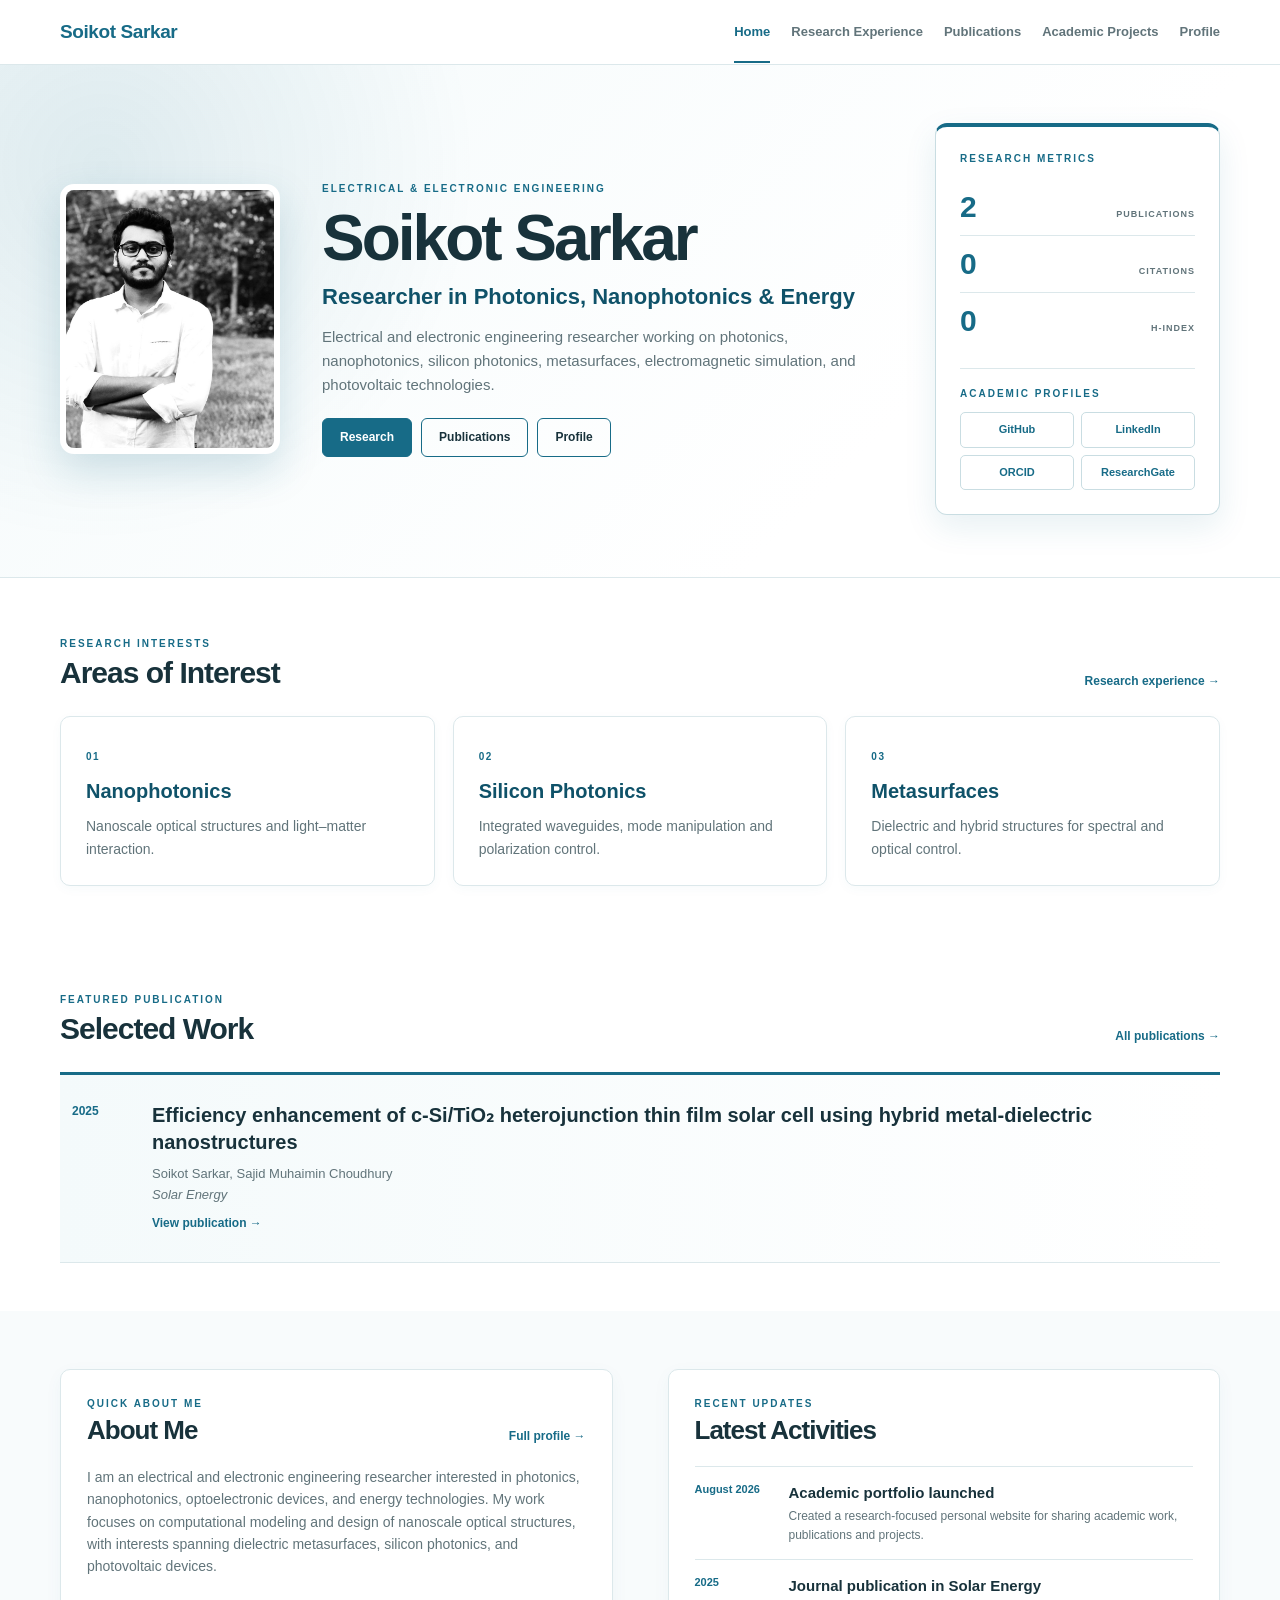
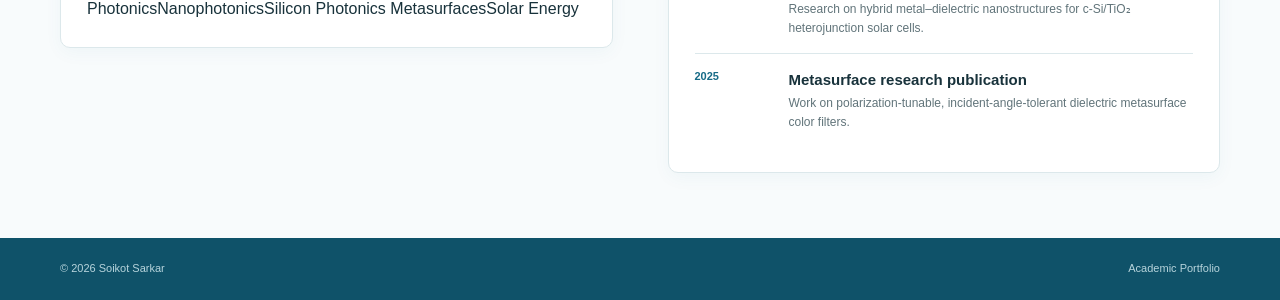
==== commit ef9ad234: "Add files via upload" ====
--- a/index.html
+++ b/index.html
@@ -37,7 +37,6 @@
 <a class="btn" href="publications.html">Publications</a>
 <a class="btn" href="profile.html">Profile</a>
 </div>
-<div class="socials" id="social-links"></div>
 </div>
 
 <aside class="metrics-panel">
@@ -46,6 +45,10 @@
 <div class="metric"><strong id="stat-publications">0</strong><span>Publications</span></div>
 <div class="metric"><strong id="stat-citations">0</strong><span>Citations</span></div>
 <div class="metric"><strong id="stat-hindex">0</strong><span>H-Index</span></div>
+</div>
+<div class="metrics-socials">
+  <p class="section-label">ACADEMIC PROFILES</p>
+  <div class="socials" id="social-links"></div>
 </div>
 </aside>
 
--- a/style.css
+++ b/style.css
@@ -464,3 +464,122 @@
 .featured{grid-template-columns:1fr;gap:4px}
 .featured>div:first-child{padding-left:0}
 }
+
+/* ===== V2: Spacious + Eye-catching academic homepage ===== */
+.compact-hero{
+  padding:58px 0 62px;
+  background:
+    radial-gradient(circle at 8% 20%,rgba(23,107,135,.11),transparent 30%),
+    linear-gradient(135deg,var(--primary-soft),#fff 70%);
+}
+.compact-grid{
+  display:grid;
+  grid-template-columns:220px minmax(0,1fr) 285px;
+  gap:42px;
+  align-items:center;
+}
+.compact-photo{
+  width:220px;height:270px;margin:0;
+  object-fit:cover;
+  border-radius:14px;
+  border:6px solid #fff;
+  box-shadow:0 16px 40px rgba(23,107,135,.18);
+  background:var(--primary-light);
+  opacity:1;
+  transition:opacity .15s ease;
+}
+.hero-intro h1{
+  font-size:clamp(43px,5vw,64px);
+  letter-spacing:-3px;
+  margin:9px 0 12px;
+}
+.hero-intro h2{
+  font-size:22px;
+  line-height:1.32;
+  max-width:690px;
+}
+.hero-intro .hero-desc{
+  font-size:15px;
+  line-height:1.6;
+  margin-top:13px;
+}
+.hero-intro .buttons{margin-top:21px}
+.metrics-panel{
+  padding:24px;
+  border:1px solid #C9DDE2;
+  border-top:4px solid var(--primary);
+  border-radius:12px;
+  box-shadow:0 12px 32px rgba(23,107,135,.10);
+}
+.metric-list{margin-top:12px}
+.metric{padding:13px 0}
+.metric strong{font-size:30px}
+.metrics-socials{
+  margin-top:19px;
+  padding-top:17px;
+  border-top:1px solid var(--line);
+}
+.metrics-socials .socials{
+  margin-top:10px;
+  display:grid;
+  grid-template-columns:1fr 1fr;
+  gap:7px;
+}
+.metrics-socials .social-btn{
+  text-align:center;
+  padding:8px 7px;
+  font-size:11px;
+}
+.compact-section{padding:58px 0}
+.compact-section-heading{margin-bottom:25px}
+.compact-section-heading h2{font-size:30px}
+.compact-research{grid-template-columns:repeat(3,1fr);gap:18px}
+.compact-research .card{
+  padding:25px;
+  border-radius:10px;
+  min-height:155px;
+}
+.compact-research .card h3{font-size:20px;margin:8px 0}
+.compact-research .card p{font-size:14px;line-height:1.6}
+.featured-section{
+  padding:48px 0;
+  background:#fff;
+}
+.featured{
+  padding:27px 0;
+  border-top:3px solid var(--primary);
+  border-bottom:1px solid var(--line);
+  background:linear-gradient(90deg,var(--primary-soft),#fff);
+}
+.featured h3{font-size:20px}
+.bottom-section{
+  padding:58px 0 65px;
+  background:var(--bg);
+}
+.bottom-grid{gap:55px}
+.bottom-column{
+  background:#fff;
+  border:1px solid var(--line);
+  border-radius:10px;
+  padding:26px;
+  box-shadow:0 5px 18px rgba(23,107,135,.045);
+}
+.bottom-column .compact-section-heading h2{font-size:26px}
+.bottom-column .compact-section-heading{margin-bottom:20px}
+.bottom-column .about-tags{margin-top:18px}
+.bottom-column #updates .update{padding:14px 0}
+@media(max-width:1100px){
+  .compact-grid{grid-template-columns:190px minmax(0,1fr);gap:32px}
+  .metrics-panel{grid-column:1/-1}
+  .metrics-socials .socials{grid-template-columns:repeat(4,1fr)}
+}
+@media(max-width:800px){
+  .compact-hero{padding:45px 0 50px}
+  .compact-grid{grid-template-columns:1fr;gap:27px}
+  .compact-photo{width:190px;height:235px}
+  .compact-research{grid-template-columns:1fr}
+  .bottom-grid{grid-template-columns:1fr;gap:25px}
+}
+@media(max-width:600px){
+  .metrics-socials .socials{grid-template-columns:1fr 1fr}
+}
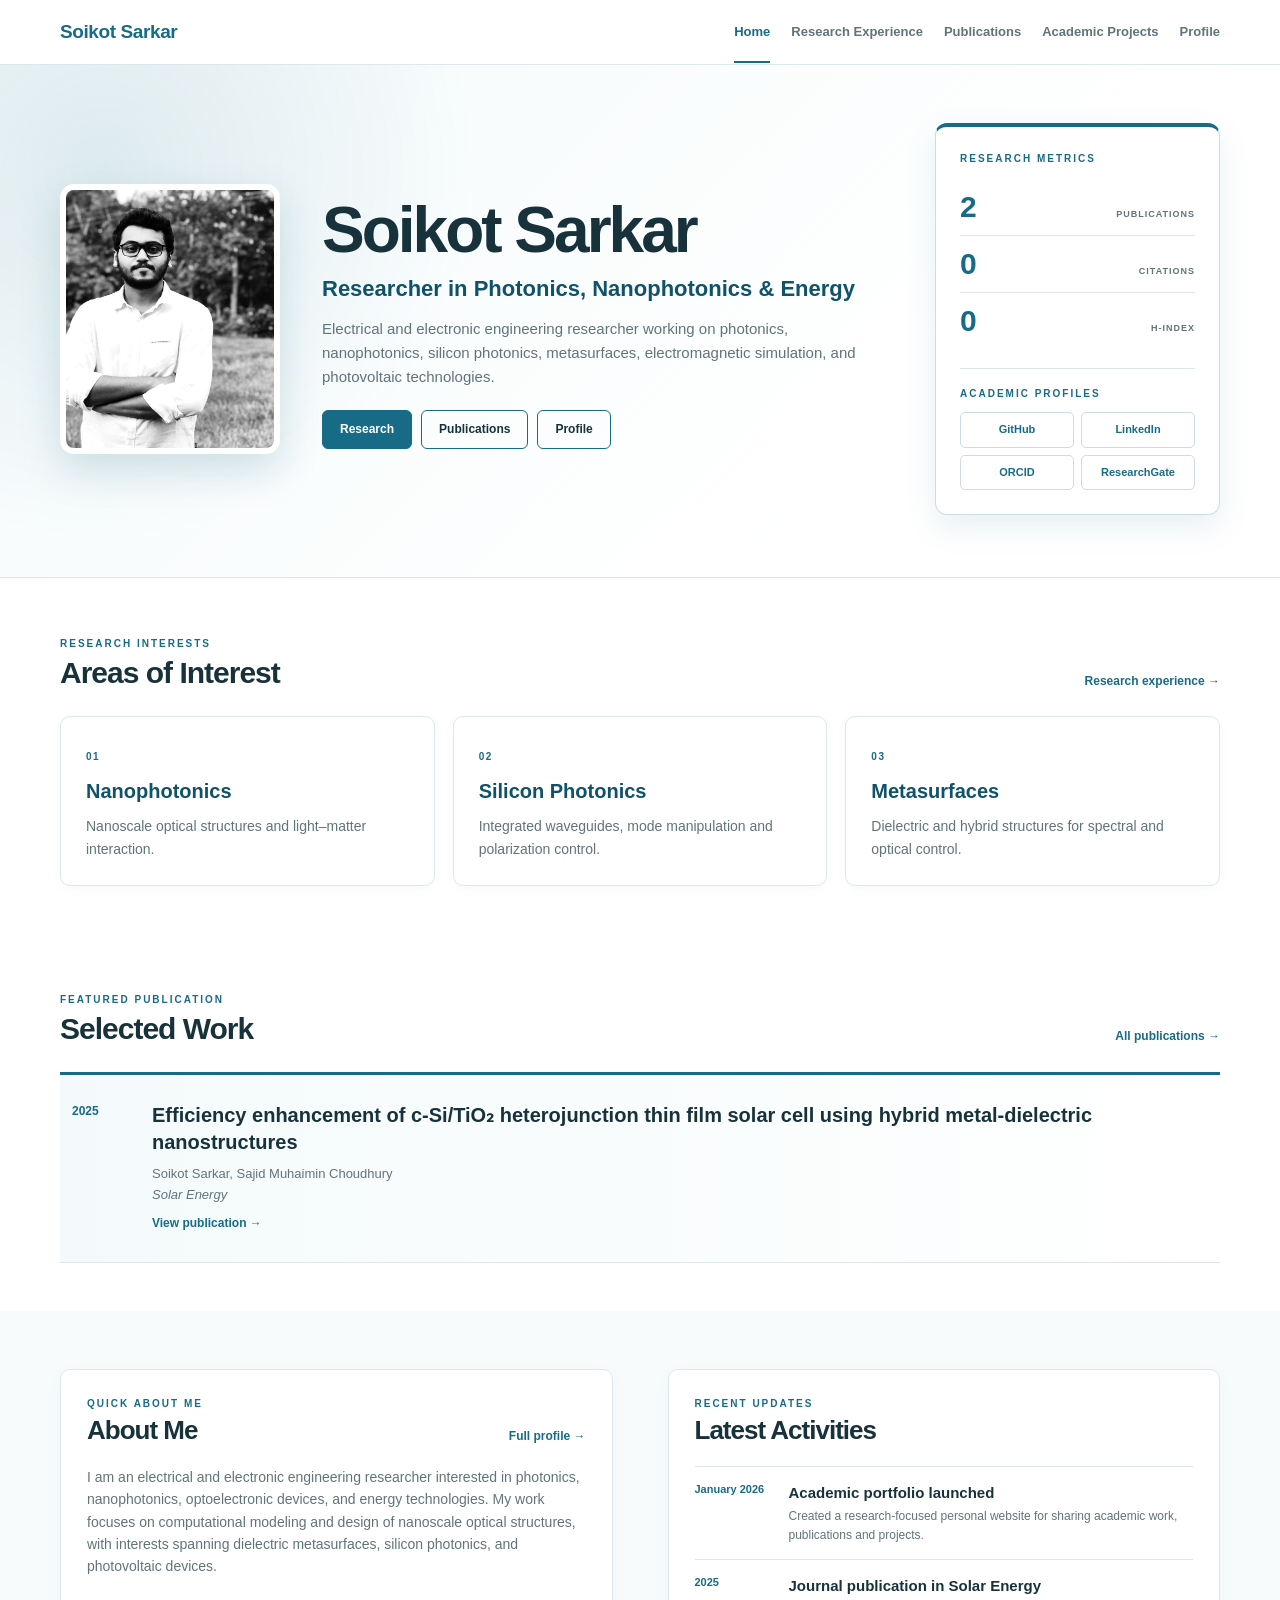
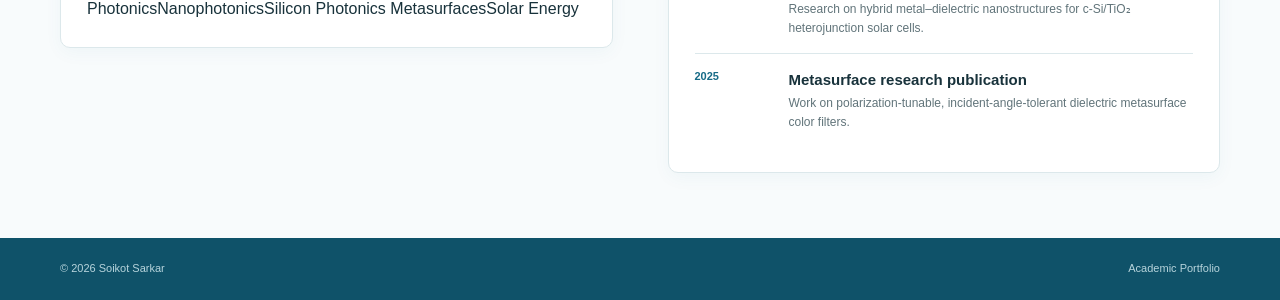
==== commit 5fb70ee1: "Update index.html" ====
--- a/index.html
+++ b/index.html
@@ -28,7 +28,7 @@
 </div>
 
 <div class="hero-intro">
-<p class="label">ELECTRICAL & ELECTRONIC ENGINEERING</p>
+
 <h1 id="hero-name">Soikot Sarkar</h1>
 <h2 id="hero-title">Researcher in Photonics, Nanophotonics & Energy</h2>
 <p class="hero-desc" id="hero-description">Research in photonics, nanophotonics, silicon photonics, metasurfaces, and photovoltaic technologies.</p>
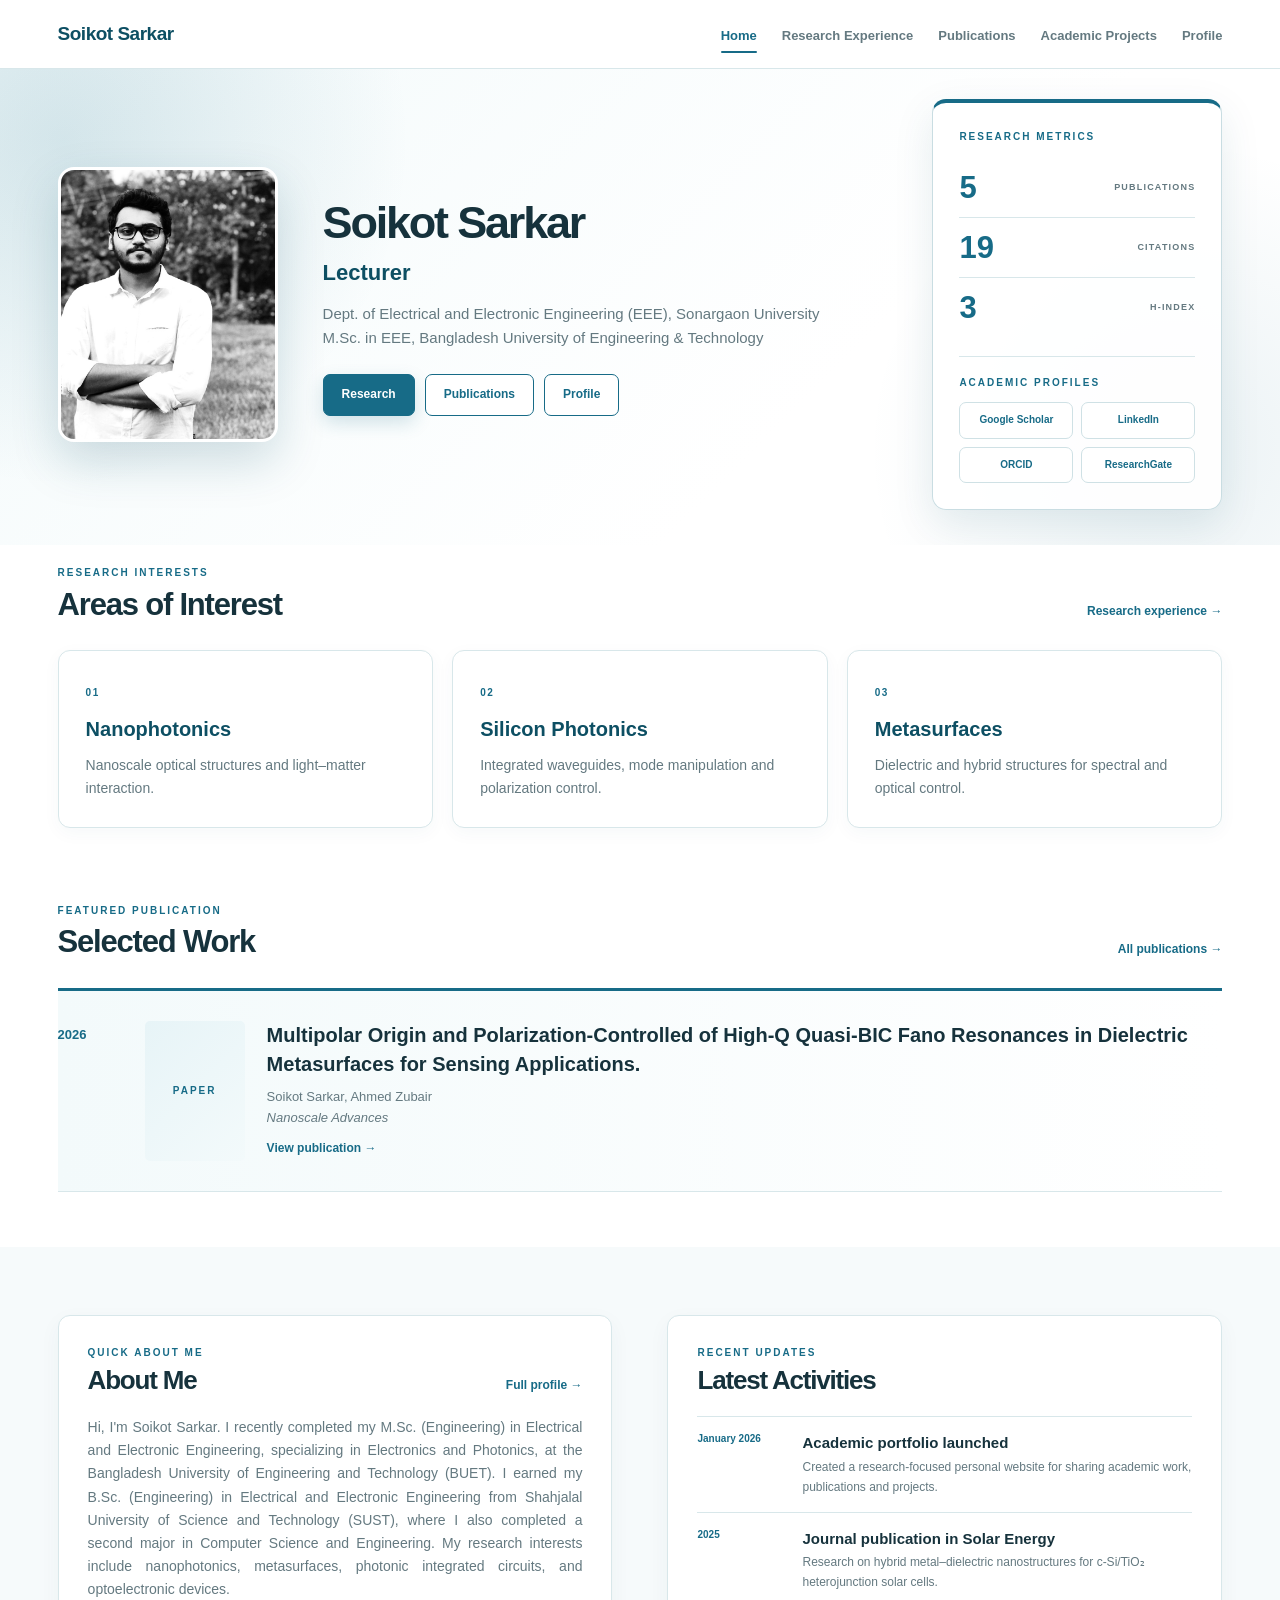
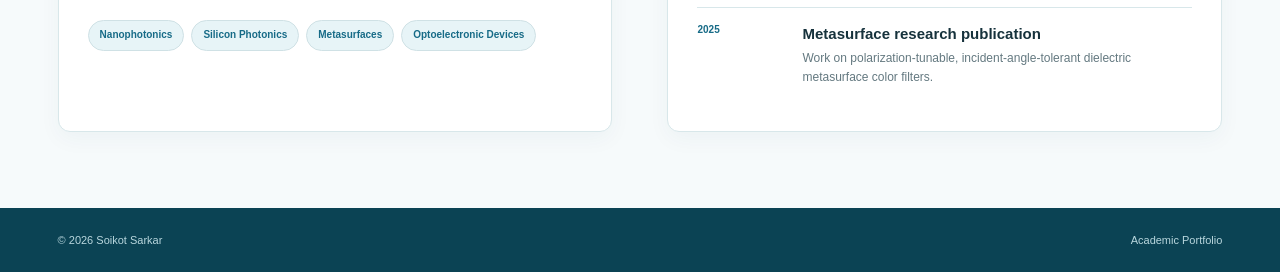
==== commit 27236231: "dd" ====
--- a/index.html
+++ b/index.html
@@ -88,8 +88,8 @@
 <div class="compact-about">
 <p id="about-text"></p>
 <div class="about-tags">
-<span>Photonics</span><span>Nanophotonics</span><span>Silicon Photonics</span>
-<span>Metasurfaces</span><span>Solar Energy</span>
+<span>Nanophotonics</span><span>Silicon Photonics</span>
+<span>Metasurfaces</span><span>Optoelectronic Devices</span>
 </div>
 </div>
 </div>
--- a/style.css
+++ b/style.css
@@ -1,585 +1,1912 @@
-
-:root{
-  --primary:#176B87;
-  --primary-dark:#0F5269;
-  --primary-light:#EAF5F8;
-  --primary-soft:#F4FAFB;
-  --text:#18323B;
-  --muted:#61747A;
-  --line:#DCE8EB;
-  --white:#FFFFFF;
-  --bg:#F8FBFC;
-}
-
-*{margin:0;padding:0;box-sizing:border-box}
-html{scroll-behavior:smooth}
-body{
-  font-family:Inter,Arial,Helvetica,sans-serif;
-  color:var(--text);
-  background:var(--white);
-  line-height:1.6;
-}
-a{text-decoration:none;color:inherit}
-.container{width:min(1160px,92%);margin:auto}
-
-/* Navigation */
-.navbar{
-  position:sticky;top:0;z-index:1000;
-  background:rgba(255,255,255,.94);
-  border-bottom:1px solid var(--line);
-  backdrop-filter:blur(12px);
-}
-.nav-container{
-  min-height:64px;
-  display:flex;
-  align-items:center;
-  justify-content:space-between;
-}
-.logo{
-  color:var(--primary);
-  font-size:19px;
-  font-weight:750;
-  letter-spacing:-.4px;
-}
-nav{display:flex;gap:21px;align-items:center}
-nav a{
-  color:var(--muted);
-  font-size:13px;
-  font-weight:600;
-  padding:21px 0 18px;
-  border-bottom:2px solid transparent;
-}
-nav a:hover,nav a.active{
-  color:var(--primary);
-  border-bottom-color:var(--primary);
-}
-
-/* Hero */
-.hero{
-  padding:62px 0 55px;
-  background:linear-gradient(135deg,var(--primary-soft),#fff 68%);
-}
-.hero-grid{
-  display:grid;
-  grid-template-columns:1.35fr .65fr;
-  gap:55px;
-  align-items:center;
-}
-.label,.section-label{
-  font-size:10px;
-  font-weight:800;
-  letter-spacing:2px;
-  color:var(--primary);
-}
-.hero h1{
-  color:var(--text);
-  font-size:clamp(45px,6vw,70px);
-  line-height:.98;
-  letter-spacing:-3.5px;
-  margin:12px 0 17px;
-}
-.hero h2{
-  color:var(--primary-dark);
-  font-size:24px;
-  line-height:1.28;
-  font-weight:650;
-  max-width:700px;
-}
-.hero-desc{
-  max-width:690px;
-  color:var(--muted);
-  font-size:16px;
-  margin-top:17px;
-}
-.buttons,.socials{
-  display:flex;
-  gap:9px;
-  flex-wrap:wrap;
-  margin-top:23px;
-}
-.btn{
-  padding:9px 17px;
-  border:1px solid var(--primary);
-  border-radius:6px;
-  font-size:12px;
-  font-weight:700;
-  transition:.2s;
-}
-.btn.primary{
-  background:var(--primary);
-  color:#fff;
-}
-.btn:hover{transform:translateY(-1px);background:var(--primary-light);color:var(--primary)}
-.btn.primary:hover{background:var(--primary-dark);color:#fff}
-.social-btn{
-  padding:7px 13px;
-  border:1px solid #C9DDE2;
-  border-radius:5px;
-  background:#fff;
-  color:var(--primary);
-  font-size:12px;
-  font-weight:650;
-}
-.social-btn:hover{background:var(--primary-light);border-color:var(--primary)}
-.profile-photo{
-  width:285px;
-  height:325px;
-  object-fit:cover;
-  display:block;
-  margin:auto;
-  border-radius:12px;
-  border:7px solid #fff;
-  box-shadow:0 12px 35px rgba(23,107,135,.15);
-  background:var(--primary-light);
-}
-
-/* Sections */
-.section{padding:65px 0}
-.light{background:var(--bg)}
-.heading{margin-bottom:30px}
-.heading h2{
-  color:var(--text);
-  font-size:34px;
-  line-height:1.15;
-  letter-spacing:-1.2px;
-  margin-top:4px;
-}
-.quick-grid,.research-grid,.project-grid{
-  display:grid;
-  grid-template-columns:repeat(3,1fr);
-  gap:15px;
-}
-.card{
-  background:#fff;
-  border:1px solid var(--line);
-  border-radius:8px;
-  padding:23px;
-  box-shadow:0 3px 12px rgba(23,107,135,.035);
-}
-.card:hover{
-  border-color:#B8D6DE;
-  box-shadow:0 8px 22px rgba(23,107,135,.08);
-}
-.card h3{font-size:19px;color:var(--primary-dark);margin:5px 0 6px}
-.card p{color:var(--muted);font-size:14px}
-.meta{
-  font-size:10px;
-  color:var(--primary);
-  letter-spacing:1.5px;
-  font-weight:800;
-}
-
-/* About */
-.about-grid{
-  display:grid;
-  grid-template-columns:1.45fr .9fr;
-  gap:50px;
-}
-.about-grid p{color:var(--muted);font-size:15px}
-.info-list{
-  border-top:2px solid var(--primary);
-  background:var(--primary-soft);
-  border-radius:0 0 8px 8px;
-  padding:0 18px;
-}
-.info{
-  padding:12px 0;
-  border-bottom:1px solid #D6E7EB;
-}
-.info:last-child{border-bottom:0}
-.info span{
-  display:block;
-  font-size:9px;
-  text-transform:uppercase;
-  letter-spacing:1.4px;
-  color:var(--primary);
-  font-weight:800;
-}
-.info strong{display:block;font-size:13px;margin-top:2px}
-
-/* Scholar stats */
-.stats{
-  display:grid;
-  grid-template-columns:repeat(3,1fr);
-  border:1px solid #C9DDE2;
-  border-radius:9px;
-  overflow:hidden;
-  background:#fff;
-  box-shadow:0 5px 18px rgba(23,107,135,.06);
-}
-.stat{
-  padding:20px;
-  text-align:center;
-  border-right:1px solid #DCE8EB;
-}
-.stat:last-child{border-right:0}
-.stat strong{
-  display:block;
-  color:var(--primary);
-  font-size:32px;
-  line-height:1.05;
-}
-.stat span{
-  display:block;
-  color:var(--muted);
-  font-size:10px;
-  text-transform:uppercase;
-  letter-spacing:1.2px;
-  margin-top:5px;
-  font-weight:700;
-}
-
-/* Featured publication */
-.featured{
-  display:grid;
-  grid-template-columns:75px 1fr;
-  gap:25px;
-  padding:23px 0;
-  border-top:2px solid var(--primary);
-  background:linear-gradient(90deg,var(--primary-soft),#fff);
-}
-.featured>div:first-child{
-  color:var(--primary);
-  font-weight:800;
-  font-size:13px;
-  padding-left:14px;
-}
-.featured h3,.publication h3{
-  color:var(--text);
-  font-size:19px;
-  line-height:1.38;
-}
-.authors{margin-top:7px;color:var(--muted);font-size:13px}
-.journal{font-style:italic;color:var(--muted);font-size:13px}
-.link{
-  display:inline-block;
-  margin-top:9px;
-  color:var(--primary);
-  font-size:12px;
-  font-weight:800;
-}
-.link:hover{color:var(--primary-dark)}
-
-/* Updates */
-.update{
-  display:grid;
-  grid-template-columns:105px 1fr;
-  gap:22px;
-  padding:17px 0;
-  border-top:1px solid var(--line);
-}
-.update-date{
-  color:var(--primary);
-  font-size:11px;
-  font-weight:800;
-}
-.update h3{font-size:16px;color:var(--text)}
-.update p{color:var(--muted);font-size:13px;margin-top:2px}
-
-/* Page title */
-.page-title{
-  padding:42px 0 38px;
-  background:linear-gradient(135deg,var(--primary-soft),#fff);
-  border-bottom:1px solid var(--line);
-}
-.page-title h1{
-  color:var(--text);
-  font-size:clamp(38px,5vw,58px);
-  letter-spacing:-2.5px;
-  line-height:1;
-  margin-top:7px;
-}
-
-/* Research timeline */
-.timeline{
-  border-left:2px solid #C9DDE2;
-  padding-left:28px;
-}
-.item{
-  position:relative;
-  display:grid;
-  grid-template-columns:125px 1fr;
-  gap:22px;
-  padding-bottom:35px;
-}
-.item:before{
-  content:"";
-  position:absolute;
-  left:-34px;
-  top:6px;
-  width:10px;
-  height:10px;
-  border-radius:50%;
-  background:var(--primary);
-  box-shadow:0 0 0 4px var(--primary-light);
-}
-.item-date{
-  color:var(--primary);
-  font-size:11px;
-  font-weight:800;
-}
-.item h3{font-size:20px;color:var(--text)}
-.item h4{font-size:13px;color:var(--primary);font-weight:700}
-.item p{color:var(--muted);font-size:14px;margin-top:6px}
-
-/* Publications */
-.publication{
-  display:grid;
-  grid-template-columns:75px 1fr;
-  gap:25px;
-  padding:23px 0;
-  border-top:1px solid var(--line);
-}
-.publication-year{color:var(--primary);font-size:12px;font-weight:800}
-
-/* Projects */
-.project-top{
-  height:125px;
-  background:linear-gradient(135deg,var(--primary),var(--primary-dark));
-  color:#fff;
-  display:flex;
-  align-items:center;
-  justify-content:center;
-  font-size:30px;
-  font-weight:800;
-  letter-spacing:-1px;
-}
-.project-body{
-  padding:21px;
-  background:#fff;
-  border:1px solid var(--line);
-  border-top:0;
-  border-radius:0 0 7px 7px;
-}
-.project-body h3{font-size:18px;color:var(--primary-dark);margin:6px 0}
-.project-body p{font-size:13px;color:var(--muted)}
-
-/* Contact */
-.contact{
-  background:var(--primary);
-  color:#fff;
-  padding:58px 0;
-}
-.contact .section-label{color:#CBEAF1}
-.contact h2{font-size:43px;letter-spacing:-1.7px;margin-top:3px}
-.contact p{color:#D9EDF1;font-size:14px;margin-top:8px}
-.contact-links{
-  display:flex;
-  gap:20px;
-  flex-wrap:wrap;
-  margin-top:20px;
-}
-.contact-links a{
-  color:#fff;
-  border-bottom:1px solid rgba(255,255,255,.55);
-  font-size:13px;
-}
-.contact-links a:hover{border-color:#fff}
-
-/* Footer */
-footer{background:var(--primary-dark);color:#B7D4DC}
-.footer{
-  min-height:62px;
-  display:flex;
-  justify-content:space-between;
-  align-items:center;
-  font-size:11px;
-}
-
-/* Mobile */
-@media(max-width:850px){
-  nav{display:none}
-  .hero{padding:55px 0 48px}
-  .hero-grid,.about-grid{grid-template-columns:1fr;gap:35px}
-  .profile-photo{width:220px;height:260px;margin:0}
-  .quick-grid,.research-grid,.project-grid{grid-template-columns:1fr}
-  .stats{grid-template-columns:1fr}
-  .stat{border-right:0;border-bottom:1px solid var(--line)}
-  .stat:last-child{border-bottom:0}
-  .featured,.publication,.update{grid-template-columns:1fr;gap:5px}
-  .featured>div:first-child{padding-left:0}
-  .item{grid-template-columns:1fr;gap:2px}
-  .section{padding:48px 0}
-  .heading{margin-bottom:23px}
-  .heading h2{font-size:30px}
-  .contact h2{font-size:38px}
-  .footer{flex-direction:column;justify-content:center;gap:3px;padding:15px 0}
-}
-
-/* Final compact home arrangement */
-.compact-hero{padding:42px 0;background:linear-gradient(135deg,var(--primary-soft),#fff 72%);border-bottom:1px solid var(--line)}
-.compact-grid{display:grid;grid-template-columns:190px minmax(0,1fr) 245px;gap:32px;align-items:center}
-.compact-photo{width:190px;height:235px;margin:0;border-radius:10px;border:5px solid #fff;box-shadow:0 10px 28px rgba(23,107,135,.14)}
-.hero-intro h1{color:var(--text);font-size:clamp(40px,5vw,60px);line-height:1;letter-spacing:-3px;margin:8px 0 9px}
-.hero-intro h2{color:var(--primary-dark);font-size:20px;line-height:1.28;font-weight:650;max-width:650px}
-.hero-intro .hero-desc{max-width:650px;font-size:14px;line-height:1.5;margin-top:9px}
-.hero-intro .buttons{margin-top:16px}
-.hero-intro .socials{margin-top:12px}
-.metrics-panel{padding:20px;background:#fff;border:1px solid #C9DDE2;border-top:3px solid var(--primary);border-radius:9px;box-shadow:0 7px 22px rgba(23,107,135,.07)}
-.metric-list{margin-top:8px}
-.metric{padding:10px 0;border-bottom:1px solid var(--line);display:flex;align-items:baseline;justify-content:space-between;gap:12px}
-.metric:last-child{border-bottom:0}
-.metric strong{color:var(--primary);font-size:27px;line-height:1}
-.metric span{color:var(--muted);font-size:9px;text-transform:uppercase;letter-spacing:1px;font-weight:750}
-.compact-section{padding:43px 0}
-.compact-section-heading{display:flex;align-items:end;justify-content:space-between;gap:20px;margin-bottom:20px}
-.compact-section-heading h2{font-size:27px;letter-spacing:-1px;line-height:1.15;margin-top:4px}
-.text-link{color:var(--primary);font-size:12px;font-weight:800;white-space:nowrap}
-.compact-research .card{padding:19px}
-.compact-research .card h3{font-size:18px}
-.compact-research .card p{font-size:13px}
-.featured-section{padding-top:38px;padding-bottom:38px}
-.featured{display:grid;grid-template-columns:70px 1fr;gap:22px;padding:21px 0;border-top:2px solid var(--primary);background:linear-gradient(90deg,var(--primary-soft),#fff)}
-.featured>div:first-child{color:var(--primary);font-weight:800;font-size:12px;padding-left:12px}
-.featured h3{font-size:19px;line-height:1.38}
-.bottom-section{padding-top:43px;padding-bottom:43px;background:var(--bg)}
-.bottom-grid{display:grid;grid-template-columns:1fr 1fr;gap:42px;align-items:start}
-.bottom-column .compact-section-heading{margin-bottom:16px}
-.bottom-column .compact-section-heading h2{font-size:25px}
-.bottom-column .compact-about{display:block}
-.bottom-column .compact-about>p{font-size:14px;color:var(--muted)}
-.bottom-column .about-tags{margin-top:14px}
-.bottom-column #updates .update{grid-template-columns:82px 1fr;gap:12px;padding:11px 0}
-.bottom-column #updates .update h3{font-size:15px}
-.bottom-column #updates .update p{font-size:12px}
-@media(max-width:1000px){
-.compact-grid{grid-template-columns:165px minmax(0,1fr);gap:26px}
-.metrics-panel{grid-column:1/-1}
-.metric-list{display:grid;grid-template-columns:repeat(3,1fr);gap:12px}
-.metric{border-bottom:0;border-right:1px solid var(--line);padding:4px 12px}
-.metric:last-child{border-right:0}
-}
-@media(max-width:800px){
-.bottom-grid{grid-template-columns:1fr;gap:32px}
-}
-@media(max-width:650px){
-.compact-grid{grid-template-columns:1fr;gap:22px}
-.compact-photo{width:165px;height:205px}
-.metric-list{grid-template-columns:repeat(3,1fr);gap:2px}
-.metric{display:block;padding:6px}
-.metric strong{display:block;font-size:23px}
-.metric span{font-size:8px}
-.compact-section-heading{align-items:start;flex-direction:column;gap:5px}
-.text-link{white-space:normal}
-.featured{grid-template-columns:1fr;gap:4px}
-.featured>div:first-child{padding-left:0}
-}
-
-/* ===== V2: Spacious + Eye-catching academic homepage ===== */
-.compact-hero{
-  padding:58px 0 62px;
-  background:
-    radial-gradient(circle at 8% 20%,rgba(23,107,135,.11),transparent 30%),
-    linear-gradient(135deg,var(--primary-soft),#fff 70%);
-}
-.compact-grid{
-  display:grid;
-  grid-template-columns:220px minmax(0,1fr) 285px;
-  gap:42px;
-  align-items:center;
-}
-.compact-photo{
-  width:220px;height:270px;margin:0;
-  object-fit:cover;
-  border-radius:14px;
-  border:6px solid #fff;
-  box-shadow:0 16px 40px rgba(23,107,135,.18);
-  background:var(--primary-light);
-  opacity:1;
-  transition:opacity .15s ease;
-}
-.hero-intro h1{
-  font-size:clamp(43px,5vw,64px);
-  letter-spacing:-3px;
-  margin:9px 0 12px;
-}
-.hero-intro h2{
-  font-size:22px;
-  line-height:1.32;
-  max-width:690px;
-}
-.hero-intro .hero-desc{
-  font-size:15px;
-  line-height:1.6;
-  margin-top:13px;
-}
-.hero-intro .buttons{margin-top:21px}
-.metrics-panel{
-  padding:24px;
-  border:1px solid #C9DDE2;
-  border-top:4px solid var(--primary);
-  border-radius:12px;
-  box-shadow:0 12px 32px rgba(23,107,135,.10);
-}
-.metric-list{margin-top:12px}
-.metric{padding:13px 0}
-.metric strong{font-size:30px}
-.metrics-socials{
-  margin-top:19px;
-  padding-top:17px;
-  border-top:1px solid var(--line);
-}
-.metrics-socials .socials{
-  margin-top:10px;
-  display:grid;
-  grid-template-columns:1fr 1fr;
-  gap:7px;
-}
-.metrics-socials .social-btn{
-  text-align:center;
-  padding:8px 7px;
-  font-size:11px;
-}
-.compact-section{padding:58px 0}
-.compact-section-heading{margin-bottom:25px}
-.compact-section-heading h2{font-size:30px}
-.compact-research{grid-template-columns:repeat(3,1fr);gap:18px}
-.compact-research .card{
-  padding:25px;
-  border-radius:10px;
-  min-height:155px;
-}
-.compact-research .card h3{font-size:20px;margin:8px 0}
-.compact-research .card p{font-size:14px;line-height:1.6}
-.featured-section{
-  padding:48px 0;
-  background:#fff;
-}
-.featured{
-  padding:27px 0;
-  border-top:3px solid var(--primary);
-  border-bottom:1px solid var(--line);
-  background:linear-gradient(90deg,var(--primary-soft),#fff);
-}
-.featured h3{font-size:20px}
-.bottom-section{
-  padding:58px 0 65px;
-  background:var(--bg);
-}
-.bottom-grid{gap:55px}
-.bottom-column{
-  background:#fff;
-  border:1px solid var(--line);
-  border-radius:10px;
-  padding:26px;
-  box-shadow:0 5px 18px rgba(23,107,135,.045);
-}
-.bottom-column .compact-section-heading h2{font-size:26px}
-.bottom-column .compact-section-heading{margin-bottom:20px}
-.bottom-column .about-tags{margin-top:18px}
-.bottom-column #updates .update{padding:14px 0}
-@media(max-width:1100px){
-  .compact-grid{grid-template-columns:190px minmax(0,1fr);gap:32px}
-  .metrics-panel{grid-column:1/-1}
-  .metrics-socials .socials{grid-template-columns:repeat(4,1fr)}
-}
-@media(max-width:800px){
-  .compact-hero{padding:45px 0 50px}
-  .compact-grid{grid-template-columns:1fr;gap:27px}
-  .compact-photo{width:190px;height:235px}
-  .compact-research{grid-template-columns:1fr}
-  .bottom-grid{grid-template-columns:1fr;gap:25px}
-}
+:root {
+    --primary: #176B87;
+    --primary-dark: #0D4F63;
+    --primary-light: #E7F4F7;
+    --primary-soft: #F3FAFB;
+
+    --text: #16323C;
+    --muted: #647980;
+    --line: #D8E7EA;
+
+    --white: #fff;
+    --bg: #F6FAFB;
+
+    --shadow: 0 14px 40px rgba(13, 79, 99, .10);
+}
+
+
+/* =========================================================
+   Global
+   ========================================================= */
+
+* {
+    margin: 0;
+    padding: 0;
+    box-sizing: border-box;
+}
+
+html {
+    scroll-behavior: smooth;
+}
+
+body {
+    font-family: Inter, Arial, Helvetica, sans-serif;
+    color: var(--text);
+    background: #fff;
+    line-height: 1.65;
+}
+
+a {
+    text-decoration: none;
+    color: inherit;
+}
+
+.container {
+    width: min(1180px, 91%);
+    margin: auto;
+}
+
+
+/* =========================================================
+   Navigation
+   ========================================================= */
+
+.navbar {
+    position: sticky;
+    top: 0;
+    z-index: 1000;
+
+    background: rgba(255, 255, 255, .90);
+    border-bottom: 1px solid var(--line);
+
+    backdrop-filter: blur(16px);
+}
+
+.nav-container {
+    min-height: 68px;
+
+    display: flex;
+    align-items: center;
+    justify-content: space-between;
+}
+
+.logo {
+    color: var(--primary-dark);
+    font-size: 19px;
+    font-weight: 800;
+    letter-spacing: -.5px;
+}
+
+nav {
+    display: flex;
+    align-items: center;
+    gap: 25px;
+}
+
+nav a {
+    position: relative;
+
+    color: var(--muted);
+    font-size: 13px;
+    font-weight: 650;
+
+    padding: 24px 0 20px;
+}
+
+nav a:after {
+    content: "";
+
+    position: absolute;
+    left: 0;
+    bottom: 14px;
+
+    width: 0;
+    height: 2px;
+
+    border-radius: 3px;
+    background: var(--primary);
+
+    transition: .25s;
+}
+
+nav a:hover,
+nav a.active {
+    color: var(--primary);
+}
+
+nav a:hover:after,
+nav a.active:after {
+    width: 100%;
+}
+
+
+/* =========================================================
+   Home Hero
+   ========================================================= */
+
+.compact-hero {
+    position: relative;
+    overflow: hidden;
+
+    padding: 30px 0 35px;
+
+    background:
+        radial-gradient(
+            circle at 5% 15%,
+            rgba(23, 107, 135, .15),
+            transparent 27%
+        ),
+        radial-gradient(
+            circle at 92% 80%,
+            rgba(23, 107, 135, .09),
+            transparent 25%
+        ),
+        linear-gradient(
+            135deg,
+            var(--primary-soft),
+            #fff 65%
+        );
+}
+
+.compact-grid {
+    position: relative;
+    z-index: 1;
+
+    display: grid;
+
+    grid-template-columns:
+        220px
+        minmax(0, 1fr)
+        290px;
+
+    gap: 45px;
+
+    align-items: center;
+}
+
+.compact-photo {
+    width: 220px;
+    height: 275px;
+
+    object-fit: cover;
+    display: block;
+
+    margin: 0;
+
+    border-radius: 16px;
+    border: 3px solid #fff;
+
+    background: var(--primary-light);
+
+    box-shadow:
+        0 20px 48px rgba(13, 79, 99, .18);
+}
+
+.hero-intro .label,
+.section-label {
+    color: var(--primary);
+
+    font-size: 10px;
+    font-weight: 850;
+
+    letter-spacing: 2px;
+}
+
+.hero-intro h1 {
+    margin: 7px 0 13px;
+
+    color: var(--text);
+
+    font-size: clamp(30px, 5vw, 45px);
+    line-height: 1;
+
+    letter-spacing: -2.2px;
+    font-weight: 650;
+}
+
+.hero-intro h2 {
+    max-width: 680px;
+
+    color: var(--primary-dark);
+
+    font-size: 22px;
+    line-height: 1.35;
+    font-weight: 650;
+}
+
+.hero-intro .hero-desc {
+    max-width: 650px;
+
+    margin-top: 14px;
+
+    color: var(--muted);
+
+    font-size: 15px;
+    line-height: 1.65;
+}
+
+.buttons {
+    display: flex;
+    flex-wrap: wrap;
+
+    gap: 10px;
+
+    margin-top: 23px;
+}
+
+.btn {
+    padding: 10px 18px;
+
+    border: 1px solid var(--primary);
+    border-radius: 7px;
+
+    color: var(--primary);
+    background: #fff;
+
+    font-size: 12px;
+    font-weight: 750;
+
+    transition: .22s;
+}
+
+.btn.primary {
+    color: #fff;
+    background: var(--primary);
+
+    box-shadow:
+        0 7px 18px rgba(23, 107, 135, .18);
+}
+
+.btn:hover {
+    transform: translateY(-2px);
+    background: var(--primary-light);
+}
+
+.btn.primary:hover {
+    color: #fff;
+    background: var(--primary-dark);
+}
+
+
+/* =========================================================
+   Research Metrics + Social Links
+   ========================================================= */
+
+.metrics-panel {
+    padding: 26px;
+
+    border: 1px solid #C9DDE2;
+    border-top: 4px solid var(--primary);
+
+    border-radius: 14px;
+
+    background: rgba(255, 255, 255, .94);
+
+    box-shadow: var(--shadow);
+}
+
+.metric-list {
+    margin-top: 12px;
+}
+
+.metric {
+    display: flex;
+    align-items: center;
+    justify-content: space-between;
+
+    gap: 15px;
+
+    padding: 14px 0;
+
+    border-bottom: 1px solid var(--line);
+}
+
+.metric:last-child {
+    border-bottom: 0;
+}
+
+.metric strong {
+    color: var(--primary);
+
+    font-size: 31px;
+    line-height: 1;
+}
+
+.metric span {
+    color: var(--muted);
+
+    font-size: 9px;
+    font-weight: 800;
+
+    text-transform: uppercase;
+    letter-spacing: 1.2px;
+}
+
+.metrics-socials {
+    margin-top: 19px;
+    padding-top: 18px;
+
+    border-top: 1px solid var(--line);
+}
+
+.metrics-socials .socials {
+    display: grid;
+
+    grid-template-columns: 1fr 1fr;
+
+    gap: 8px;
+
+    margin-top: 11px;
+}
+
+.social-btn {
+    padding: 9px 7px;
+
+    border: 1px solid #CFE1E5;
+    border-radius: 7px;
+
+    background: #fff;
+    color: var(--primary);
+
+    text-align: center;
+
+    font-size: 10px;
+    font-weight: 750;
+
+    transition: .2s;
+}
+
+.social-btn:hover {
+    color: var(--primary-dark);
+    background: var(--primary-light);
+
+    border-color: #AFCFD7;
+
+    transform: translateY(-1px);
+}
+
+
+/* =========================================================
+   General Sections
+   ========================================================= */
+
+.section {
+    padding: 68px 0;
+}
+
+.light {
+    background: var(--bg);
+}
+
+.compact-section {
+    padding: 20px 0;
+}
+
+.compact-section-heading {
+    display: flex;
+    align-items: end;
+    justify-content: space-between;
+
+    gap: 25px;
+
+    margin-bottom: 28px;
+}
+
+.compact-section-heading h2,
+.heading h2 {
+    margin-top: 5px;
+
+    color: var(--text);
+
+    font-size: 31px;
+    line-height: 1.15;
+
+    letter-spacing: -1.2px;
+}
+
+.text-link {
+    color: var(--primary);
+
+    font-size: 12px;
+    font-weight: 800;
+
+    white-space: nowrap;
+}
+
+.text-link:hover {
+    color: var(--primary-dark);
+}
+
+
+/* =========================================================
+   Research Interest Cards
+   ========================================================= */
+
+.compact-research {
+    display: grid;
+
+    grid-template-columns: repeat(3, 1fr);
+
+    gap: 19px;
+}
+
+.compact-research .card {
+    position: relative;
+    overflow: hidden;
+
+    min-height: 165px;
+
+    padding: 27px;
+
+    border: 1px solid var(--line);
+    border-radius: 12px;
+
+    background: #fff;
+
+    box-shadow:
+        0 5px 18px rgba(13, 79, 99, .04);
+
+    transition: .25s;
+}
+
+.compact-research .card:before {
+    content: "";
+
+    position: absolute;
+
+    left: 0;
+    top: 0;
+
+    width: 4px;
+    height: 0;
+
+    background: var(--primary);
+
+    transition: .25s;
+}
+
+.compact-research .card:hover {
+    transform: translateY(-5px);
+
+    border-color: #BBD7DE;
+
+    box-shadow:
+        0 16px 30px rgba(13, 79, 99, .10);
+}
+
+.compact-research .card:hover:before {
+    height: 100%;
+}
+
+.card h3 {
+    color: var(--primary-dark);
+
+    font-size: 20px;
+
+    margin: 8px 0;
+}
+
+.card p {
+    color: var(--muted);
+
+    font-size: 14px;
+}
+
+.meta {
+    color: var(--primary);
+
+    font-size: 10px;
+    font-weight: 850;
+
+    letter-spacing: 1.5px;
+}
+
+
+/* =========================================================
+   Featured Publication - Home
+   Year → Cover → Information
+   ========================================================= */
+
+.featured-section {
+    padding: 55px 0;
+
+    background: #fff;
+}
+
+.featured {
+    display: grid;
+
+    grid-template-columns:
+        65px
+        100px
+        minmax(0, 1fr);
+
+    gap: 22px;
+
+    padding: 30px 0;
+
+    border-top: 3px solid var(--primary);
+    border-bottom: 1px solid var(--line);
+
+    background:
+        linear-gradient(
+            90deg,
+            var(--primary-soft),
+            #fff
+        );
+
+    align-items: start;
+}
+
+.featured-year {
+    padding-top: 3px;
+
+    color: var(--primary);
+
+    font-size: 13px;
+    font-weight: 850;
+}
+
+.featured-cover-wrap {
+    width: 100px;
+}
+
+.featured-cover {
+    width: 100px;
+    height: 138px;
+
+    object-fit: cover;
+    object-position: top center;
+
+    display: block;
+
+    border: 1px solid var(--line);
+    border-radius: 5px;
+
+    background: var(--primary-soft);
+
+    box-shadow:
+        0 6px 18px rgba(13, 79, 99, .10);
+
+    transition: .25s ease;
+}
+
+.featured-cover:hover {
+    transform: translateY(-3px);
+
+    box-shadow:
+        0 12px 25px rgba(13, 79, 99, .14);
+}
+
+.featured-content {
+    min-width: 0;
+}
+
+.featured-content h3 {
+    margin-top: 0;
+
+    color: var(--text);
+
+    font-size: 20px;
+    line-height: 1.45;
+}
+
+.authors {
+    margin-top: 7px;
+
+    color: var(--muted);
+
+    font-size: 13px;
+}
+
+.journal {
+    color: var(--muted);
+
+    font-size: 13px;
+
+    font-style: italic;
+}
+
+.link {
+    display: inline-block;
+
+    margin-top: 10px;
+
+    color: var(--primary);
+
+    font-size: 12px;
+    font-weight: 850;
+}
+
+.link:hover {
+    color: var(--primary-dark);
+}
+
+
+/* =========================================================
+   Bottom About + Recent Updates
+   ========================================================= */
+
+.bottom-section {
+    padding: 68px 0 76px;
+
+    background: var(--bg);
+}
+
+.bottom-grid {
+    display: grid;
+
+    grid-template-columns: 1fr 1fr;
+
+    gap: 55px;
+}
+
+.bottom-column {
+    padding: 29px;
+
+    border: 1px solid var(--line);
+    border-radius: 12px;
+
+    background: #fff;
+
+    box-shadow:
+        0 7px 22px rgba(13, 79, 99, .045);
+}
+
+.bottom-column .compact-section-heading {
+    margin-bottom: 20px;
+}
+
+.bottom-column .compact-section-heading h2 {
+    font-size: 26px;
+}
+
+.compact-about {
+    display: block;
+}
+
+.compact-about > p {
+    color: var(--muted);
+
+    font-size: 14px;
+}
+
+.about-tags {
+    display: flex;
+    flex-wrap: wrap;
+
+    gap: 7px;
+
+    margin-top: 19px;
+}
+
+.about-tags span {
+    padding: 6px 11px;
+
+    border: 1px solid #CFE1E5;
+    border-radius: 20px;
+
+    background: var(--primary-light);
+    color: var(--primary);
+
+    font-size: 10px;
+    font-weight: 750;
+}
+
+.update {
+    display: grid;
+
+    grid-template-columns: 90px 1fr;
+
+    gap: 15px;
+
+    padding: 14px 0;
+
+    border-top: 1px solid var(--line);
+}
+
+.update-date {
+    color: var(--primary);
+
+    font-size: 10px;
+    font-weight: 850;
+}
+
+.update h3 {
+    color: var(--text);
+
+    font-size: 15px;
+}
+
+.update p {
+    margin-top: 2px;
+
+    color: var(--muted);
+
+    font-size: 12px;
+}
+
+
+/* =========================================================
+   Preserve Line Breaks from JSON
+   ========================================================= */
+
+.card p,
+.update p,
+#profile-about,
+#about-text,
+.hero-desc,
+.item p,
+.project-body p {
+    white-space: pre-line;
+}
+
+
+/* =========================================================
+   Justified Text
+   ========================================================= */
+
+#profile-about,
+#about-text {
+    text-align: justify;
+}
+
+
+/* =========================================================
+   Other Pages
+   ========================================================= */
+
+.page-title {
+    padding: 52px 0 47px;
+
+    background:
+        linear-gradient(
+            135deg,
+            var(--primary-soft),
+            #fff 72%
+        );
+
+    border-bottom: 1px solid var(--line);
+}
+
+.page-title h1 {
+    margin-top: 7px;
+
+    color: var(--text);
+
+    font-size: clamp(40px, 5vw, 60px);
+    line-height: 1;
+
+    letter-spacing: -2.8px;
+}
+
+.heading {
+    margin-bottom: 32px;
+}
+
+.quick-grid,
+.research-grid,
+.project-grid {
+    display: grid;
+
+    grid-template-columns: repeat(3, 1fr);
+
+    gap: 19px;
+}
+
+.card {
+    padding: 25px;
+
+    border: 1px solid var(--line);
+    border-radius: 10px;
+
+    background: #fff;
+}
+
+
+/* =========================================================
+   EDUCATION CARDS
+   ========================================================= */
+
+.education-card {
+    padding: 27px;
+
+    height: 100%;
+
+    background: #fff;
+
+    border: 1px solid var(--line);
+    border-radius: 10px;
+
+    transition: .25s ease;
+}
+
+.education-card:hover {
+    transform: translateY(-4px);
+
+    border-color: #BBD7DE;
+
+    box-shadow:
+        0 12px 28px rgba(13, 79, 99, .08);
+}
+
+
+/* Degree */
+
+.education-card h3 {
+    margin: 8px 0 5px;
+
+    color: var(--primary-dark);
+
+    font-size: 20px;
+    line-height: 1.35;
+}
+
+
+/* Institution */
+
+.education-institution {
+    margin-bottom: 16px;
+
+    color: var(--muted);
+
+    font-size: 13px;
+    font-weight: 600;
+
+    line-height: 1.5;
+}
+
+
+/* Major, Thesis, PI, Courses */
+
+.education-detail {
+    margin-top: 8px;
+
+    color: var(--text);
+
+    font-size: 13px;
+    line-height: 1.65;
+}
+
+
+/* Labels */
+
+.education-detail strong {
+    color: var(--text);
+
+    font-weight: 700;
+}
+
+
+/* Thesis */
+
+.education-detail u {
+    text-decoration-thickness: 1px;
+    text-underline-offset: 2px;
+}
+
+
+/* Courses */
+
+.education-courses {
+    margin-top: 10px;
+
+    text-align: justify;
+}
+
+
+/* Result / CGPA */
+
+.education-result {
+    margin-top: 8px;
+
+    color: var(--primary-dark);
+
+    font-size: 13px;
+    font-weight: 700;
+}
+
+
+/* =========================================================
+   Profile Information
+   ========================================================= */
+
+.about-grid {
+    display: grid;
+
+    grid-template-columns:
+        minmax(0, 1.5fr)
+        minmax(260px, 1fr);
+
+    gap: 55px;
+
+    align-items: start;
+}
+
+.info-list {
+    display: flex;
+    flex-direction: column;
+
+    border-top: 2px solid var(--primary);
+}
+
+.info {
+    display: flex;
+
+    justify-content: space-between;
+    gap: 20px;
+
+    padding: 16px 0;
+
+    border-bottom: 1px solid var(--line);
+}
+
+.info span {
+    color: var(--muted);
+
+    font-size: 11px;
+    font-weight: 800;
+
+    text-transform: uppercase;
+    letter-spacing: 1px;
+}
+
+.info strong {
+    color: var(--text);
+
+    font-size: 13px;
+
+    text-align: right;
+}
+
+
+/* =========================================================
+   Research Timeline
+   ========================================================= */
+
+.timeline {
+    padding-left: 31px;
+
+    border-left: 2px solid #C9DDE2;
+}
+
+.item {
+    position: relative;
+
+    display: grid;
+
+    grid-template-columns: 125px 1fr;
+
+    gap: 24px;
+
+    padding-bottom: 42px;
+}
+
+.item:before {
+    content: "";
+
+    position: absolute;
+
+    left: -37px;
+    top: 5px;
+
+    width: 10px;
+    height: 10px;
+
+    border-radius: 50%;
+
+    background: var(--primary);
+
+    box-shadow:
+        0 0 0 4px var(--primary-light);
+}
+
+.item-date {
+    color: var(--primary);
+
+    font-size: 11px;
+    font-weight: 850;
+}
+
+.item h3 {
+    color: var(--text);
+
+    font-size: 20px;
+}
+
+.item h4 {
+    color: var(--primary);
+
+    font-size: 13px;
+}
+
+.item p {
+    color: var(--muted);
+
+    font-size: 14px;
+
+    margin-top: 7px;
+}
+
+
+/* =========================================================
+   Publications
+   Year → Cover → Information
+   ========================================================= */
+
+.publication {
+    display: grid;
+
+    grid-template-columns:
+        75px
+        120px
+        minmax(0, 1fr);
+
+    gap: 22px;
+
+    padding: 30px 0;
+
+    border-top: 1px solid var(--line);
+
+    align-items: start;
+}
+
+.publication-year {
+    color: var(--primary);
+
+    font-size: 12px;
+    font-weight: 850;
+
+    padding-top: 3px;
+}
+
+.publication-cover-wrap {
+    width: 120px;
+}
+
+.publication-cover {
+    width: 120px;
+    height: 165px;
+
+    object-fit: cover;
+    object-position: top center;
+
+    display: block;
+
+    border: 1px solid var(--line);
+    border-radius: 5px;
+
+    background: var(--primary-soft);
+
+    box-shadow:
+        0 6px 18px rgba(13, 79, 99, .10);
+
+    transition: .25s ease;
+}
+
+.publication-cover:hover {
+    transform: translateY(-3px);
+
+    box-shadow:
+        0 12px 25px rgba(13, 79, 99, .14);
+}
+
+.publication-cover-empty {
+    min-height: 165px;
+}
+
+.publication-content {
+    min-width: 0;
+}
+
+.publication-content h3 {
+    margin-top: 0;
+
+    color: var(--text);
+
+    font-size: 20px;
+    line-height: 1.45;
+}
+
+
+/* =========================================================
+   Academic Projects
+   ========================================================= */
+
+.project-top {
+    height: 145px;
+
+    display: flex;
+
+    align-items: center;
+    justify-content: center;
+
+    color: #fff;
+
+    background:
+        linear-gradient(
+            135deg,
+            var(--primary),
+            var(--primary-dark)
+        );
+
+    font-size: 32px;
+    font-weight: 850;
+}
+
+.project-body {
+    padding: 24px;
+
+    border: 1px solid var(--line);
+    border-top: 0;
+
+    border-radius: 0 0 9px 9px;
+
+    background: #fff;
+}
+
+.project-body h3 {
+    color: var(--primary-dark);
+
+    font-size: 19px;
+
+    margin: 7px 0;
+}
+
+.project-body p {
+    color: var(--muted);
+
+    font-size: 13px;
+}
+
+
+/* =========================================================
+   Contact
+   ========================================================= */
+
+.contact {
+    padding: 65px 0;
+
+    color: #fff;
+
+    background:
+        linear-gradient(
+            135deg,
+            var(--primary-dark),
+            var(--primary)
+        );
+}
+
+.contact .section-label {
+    color: #CDECF2;
+}
+
+.contact h2 {
+    font-size: 45px;
+
+    letter-spacing: -2px;
+
+    margin-top: 5px;
+}
+
+.contact p {
+    max-width: 700px;
+
+    color: #DCEEF2;
+
+    font-size: 14px;
+
+    margin-top: 9px;
+}
+
+.contact-links {
+    display: flex;
+    flex-wrap: wrap;
+
+    gap: 22px;
+
+    margin-top: 23px;
+}
+
+.contact-links a {
+    color: #fff;
+
+    border-bottom: 1px solid rgba(255, 255, 255, .55);
+
+    font-size: 13px;
+}
+
+
+/* =========================================================
+   Footer
+   ========================================================= */
+
+footer {
+    color: #B9D7DE;
+
+    background: #0B4354;
+}
+
+.footer {
+    min-height: 64px;
+
+    display: flex;
+
+    align-items: center;
+    justify-content: space-between;
+
+    font-size: 11px;
+}
+
+
+/* =========================================================
+   Responsive - Tablet
+   ========================================================= */
+
+@media (max-width: 1100px) {
+
+    .compact-grid {
+        grid-template-columns:
+            190px
+            minmax(0, 1fr);
+
+        gap: 36px;
+    }
+
+    .metrics-panel {
+        grid-column: 1 / -1;
+    }
+
+    .metrics-socials .socials {
+        grid-template-columns: repeat(4, 1fr);
+    }
+}
+
+
+/* =========================================================
+   Responsive - Small Tablet
+   ========================================================= */
+
+@media (max-width: 850px) {
+
+    nav {
+        display: none;
+    }
+
+    .compact-hero {
+        padding: 52px 0 58px;
+    }
+
+    .compact-grid {
+        grid-template-columns: 1fr;
+
+        gap: 28px;
+    }
+
+    .compact-photo {
+        width: 190px;
+        height: 235px;
+    }
+
+    .compact-research,
+    .quick-grid,
+    .research-grid,
+    .project-grid {
+        grid-template-columns: 1fr;
+    }
+
+    .bottom-grid {
+        grid-template-columns: 1fr;
+
+        gap: 25px;
+    }
+
+    .item {
+        grid-template-columns: 1fr;
+
+        gap: 3px;
+    }
+
+    .about-grid {
+        grid-template-columns: 1fr;
+
+        gap: 35px;
+    }
+
+    .education-card {
+        padding: 24px;
+    }
+
+    .education-card h3 {
+        font-size: 19px;
+    }
+
+    .education-detail {
+        font-size: 13px;
+    }
+}
+
+
+/* =========================================================
+   Responsive - Mobile
+   ========================================================= */
+
+@media (max-width: 600px) {
+
+    .section,
+    .compact-section {
+        padding: 50px 0;
+    }
+
+    .compact-hero {
+        padding: 43px 0 48px;
+    }
+
+    .hero-intro h1 {
+        font-size: 45px;
+    }
+
+    .hero-intro h2 {
+        font-size: 20px;
+    }
+
+    .metrics-socials .socials {
+        grid-template-columns: 1fr 1fr;
+    }
+
+    .compact-section-heading {
+        align-items: flex-start;
+
+        flex-direction: column;
+
+        gap: 6px;
+    }
+
+
+    /* Featured Publication */
+
+    .featured {
+        grid-template-columns:
+            55px
+            85px
+            minmax(0, 1fr);
+
+        gap: 12px;
+
+        padding: 24px 0;
+    }
+
+    .featured-cover-wrap {
+        width: 85px;
+    }
+
+    .featured-cover {
+        width: 85px;
+        height: 118px;
+    }
+
+
+    /* Publications */
+
+    .publication {
+        grid-template-columns:
+            55px
+            90px
+            minmax(0, 1fr);
+
+        gap: 12px;
+
+        padding: 24px 0;
+    }
+
+    .publication-cover-wrap {
+        width: 90px;
+    }
+
+    .publication-cover {
+        width: 90px;
+        height: 125px;
+    }
+
+    .publication-cover-empty {
+        min-height: 125px;
+    }
+
+    .publication-year {
+        padding-top: 2px;
+    }
+
+
+    /* Education */
+
+    .education-card {
+        padding: 22px;
+    }
+
+    .education-card h3 {
+        font-size: 18px;
+    }
+
+    .education-detail,
+    .education-institution,
+    .education-result {
+        font-size: 12.5px;
+    }
+
+
+    /* Profile Information */
+
+    .info {
+        flex-direction: column;
+
+        gap: 2px;
+    }
+
+    .info strong {
+        text-align: left;
+    }
+
+
+    /* Bottom sections */
+
+    .bottom-column {
+        padding: 23px;
+    }
+
+
+    /* Footer */
+
+    .footer {
+        flex-direction: column;
+
+        justify-content: center;
+
+        gap: 3px;
+
+        padding: 15px 0;
+    }
+}
+
+/* =========================================================
+   FINAL PORTFOLIO UPDATES
+   Education spacing, research images, project images,
+   profile sections and responsive refinements
+   ========================================================= */
+
+/* ---------- Education: compact vertical rhythm ---------- */
+
+.education-card {
+    padding: 24px;
+}
+
+.education-year {
+    display: block;
+    margin-bottom: 4px;
+}
+
+.education-card h3 {
+    margin: 3px 0 4px;
+    line-height: 1.3;
+}
+
+.education-institution {
+    margin: 0 0 8px;
+    line-height: 1.35;
+}
+
+.education-detail {
+    margin: 4px 0 0;
+    line-height: 1.45;
+}
+
+.education-result {
+    margin: 5px 0 0;
+    line-height: 1.35;
+}
+
+.education-courses {
+    margin-top: 5px;
+    line-height: 1.45;
+}
+
+
+/* ---------- Research experience with images ---------- */
+
+.research-item-content {
+    display: grid;
+    grid-template-columns: 150px minmax(0, 1fr);
+    gap: 24px;
+    align-items: start;
+}
+
+.research-image-wrap {
+    width: 150px;
+    height: 190px;
+    overflow: hidden;
+    border: 1px solid var(--line);
+    border-radius: 8px;
+    background: var(--primary-soft);
+    box-shadow: 0 7px 20px rgba(13, 79, 99, .08);
+}
+
+.research-image {
+    width: 100%;
+    height: 100%;
+    object-fit: cover;
+    object-position: top center;
+    display: block;
+    transition: .25s ease;
+}
+
+.research-image:hover {
+    transform: scale(1.025);
+}
+
+.research-item-text {
+    min-width: 0;
+}
+
+
+/* ---------- Missing image fallback ---------- */
+
+.image-missing {
+    min-height: 120px;
+    background:
+        linear-gradient(
+            135deg,
+            var(--primary-light),
+            var(--primary-soft)
+        );
+    position: relative;
+}
+
+.image-missing::after {
+    content: "IMAGE";
+    position: absolute;
+    inset: 0;
+    display: flex;
+    align-items: center;
+    justify-content: center;
+    color: var(--primary);
+    font-size: 10px;
+    font-weight: 850;
+    letter-spacing: 2px;
+}
+
+
+/* ---------- Academic project images ---------- */
+
+.project-card {
+    min-width: 0;
+}
+
+.project-image-wrap {
+    height: 180px;
+    overflow: hidden;
+    border: 1px solid var(--line);
+    border-bottom: 0;
+    border-radius: 10px 10px 0 0;
+    background: var(--primary-soft);
+}
+
+.project-image {
+    width: 100%;
+    height: 100%;
+    object-fit: cover;
+    display: block;
+    transition: .25s ease;
+}
+
+.project-card:hover .project-image {
+    transform: scale(1.025);
+}
+
+.project-card .project-body {
+    border-top: 1px solid var(--line);
+}
+
+.project-card .project-top {
+    border-radius: 10px 10px 0 0;
+}
+
+
+/* ---------- Profile experience ---------- */
+
+.profile-section {
+    padding-bottom: 55px;
+}
+
+.experience-list {
+    border-left: 2px solid #C9DDE2;
+    padding-left: 30px;
+}
+
+.profile-experience-item {
+    position: relative;
+    display: grid;
+    grid-template-columns: 190px minmax(0, 1fr);
+    gap: 25px;
+    padding: 0 0 27px;
+}
+
+.profile-experience-item:last-child {
+    padding-bottom: 0;
+}
+
+.profile-experience-item::before {
+    content: "";
+    position: absolute;
+    left: -36px;
+    top: 5px;
+    width: 10px;
+    height: 10px;
+    border-radius: 50%;
+    background: var(--primary);
+    box-shadow: 0 0 0 4px var(--primary-light);
+}
+
+.profile-experience-period {
+    color: var(--primary);
+    font-size: 11px;
+    font-weight: 850;
+    line-height: 1.45;
+}
+
+.profile-experience-item h3 {
+    margin: 0;
+    color: var(--text);
+    font-size: 18px;
+    line-height: 1.35;
+}
+
+.profile-experience-item p {
+    margin-top: 3px;
+    color: var(--muted);
+    font-size: 13px;
+    line-height: 1.45;
+}
+
+
+/* ---------- Conferences / Activities / Achievements ---------- */
+
+.activity-list {
+    display: flex;
+    flex-direction: column;
+    gap: 0;
+}
+
+.activity-item {
+    position: relative;
+    display: grid;
+    grid-template-columns: 10px minmax(0, 1fr);
+    gap: 13px;
+    padding: 13px 0;
+    border-top: 1px solid var(--line);
+}
+
+.activity-item:first-child {
+    border-top: 0;
+}
+
+.activity-dot {
+    width: 7px;
+    height: 7px;
+    margin-top: 7px;
+    border-radius: 50%;
+    background: var(--primary);
+    box-shadow: 0 0 0 3px var(--primary-light);
+}
+
+.activity-item p {
+    color: var(--muted);
+    font-size: 14px;
+    line-height: 1.55;
+    text-align: justify;
+}
+
+.compact-list .activity-item {
+    padding: 11px 0;
+}
+
+
+/* ---------- Software skills ---------- */
+
+.skills-grid {
+    display: grid;
+    grid-template-columns: repeat(2, minmax(0, 1fr));
+    gap: 18px;
+}
+
+.skill-card {
+    padding: 22px;
+    border: 1px solid var(--line);
+    border-radius: 10px;
+    background: #fff;
+    box-shadow: 0 5px 18px rgba(13, 79, 99, .04);
+    transition: .25s ease;
+}
+
+.skill-card:hover {
+    transform: translateY(-3px);
+    border-color: #BBD7DE;
+    box-shadow: 0 12px 25px rgba(13, 79, 99, .08);
+}
+
+.skill-card p {
+    margin-top: 9px;
+    color: var(--muted);
+    font-size: 14px;
+    line-height: 1.55;
+}
+
+.two-column-profile {
+    display: grid;
+    grid-template-columns: 1fr 1fr;
+    gap: 55px;
+}
+
+
+/* ---------- Publication / featured image fallback ---------- */
+
+.publication-cover-wrap.image-missing,
+.featured-cover-wrap.image-missing {
+    min-height: 140px;
+    border-radius: 5px;
+}
+
+.featured-cover-wrap.image-missing::after {
+    content: "PAPER";
+}
+
+
+/* ---------- Contact links ---------- */
+
+#profile-contact-links {
+    gap: 12px;
+}
+
+#profile-contact-links a {
+    padding: 9px 14px;
+    border: 1px solid rgba(255,255,255,.45);
+    border-radius: 7px;
+    border-bottom: 1px solid rgba(255,255,255,.45);
+    transition: .2s ease;
+}
+
+#profile-contact-links a:hover {
+    background: rgba(255,255,255,.12);
+    transform: translateY(-2px);
+}
+
+
+/* ---------- Responsive ---------- */
+
+@media (max-width: 850px) {
+
+    .research-item-content {
+        grid-template-columns: 120px minmax(0, 1fr);
+        gap: 18px;
+    }
+
+    .research-image-wrap {
+        width: 120px;
+        height: 155px;
+    }
+
+    .profile-experience-item {
+        grid-template-columns: 1fr;
+        gap: 4px;
+    }
+
+    .skills-grid,
+    .two-column-profile {
+        grid-template-columns: 1fr;
+        gap: 25px;
+    }
+}
+
+
+@media (max-width: 600px) {
+
+    .research-item-content {
+        grid-template-columns: 1fr;
+        gap: 14px;
+    }
+
+    .research-image-wrap {
+        width: 105px;
+        height: 135px;
+    }
+
+    .education-card {
+        padding: 20px;
+    }
+
+    .education-card h3 {
+        font-size: 18px;
+    }
+
+    .profile-experience-item::before {
+        left: -36px;
+    }
+
+    .skill-card {
+        padding: 19px;
+    }
+}
+
+
+/* =========================================================
+   PUBLICATION CATEGORIES
+   ========================================================= */
+
+.publication-category{
+    margin-bottom:58px;
+}
+
+.publication-category:last-child{
+    margin-bottom:0;
+}
+
+.publication-category-heading{
+    padding-bottom:17px;
+    border-bottom:3px solid var(--primary);
+}
+
+.publication-category-heading h2{
+    margin-top:5px;
+    color:var(--text);
+    font-size:28px;
+    line-height:1.2;
+    letter-spacing:-1px;
+}
+
+.publication-category .publication:first-of-type{
+    border-top:0;
+}
+
+.publication-empty{
+    padding:24px 0;
+    color:var(--muted);
+    font-size:13px;
+    font-style:italic;
+    border-bottom:1px solid var(--line);
+}
+
+.publication-status{
+    display:inline-block;
+    margin-top:9px;
+    padding:4px 8px;
+    border:1px solid #CFE1E5;
+    border-radius:5px;
+    background:var(--primary-light);
+    color:var(--primary-dark);
+    font-size:10px;
+    font-weight:800;
+    letter-spacing:.4px;
+}
+
+.publication-cover-empty{
+    display:flex;
+    align-items:center;
+    justify-content:center;
+    text-align:center;
+}
+
+.publication-cover-empty span{
+    color:var(--primary);
+    font-size:9px;
+    font-weight:850;
+    line-height:1.35;
+    letter-spacing:1px;
+}
+
 @media(max-width:600px){
-  .metrics-socials .socials{grid-template-columns:1fr 1fr}
-}
+    .publication-category{
+        margin-bottom:42px;
+    }
+
+    .publication-category-heading h2{
+        font-size:24px;
+    }
+}
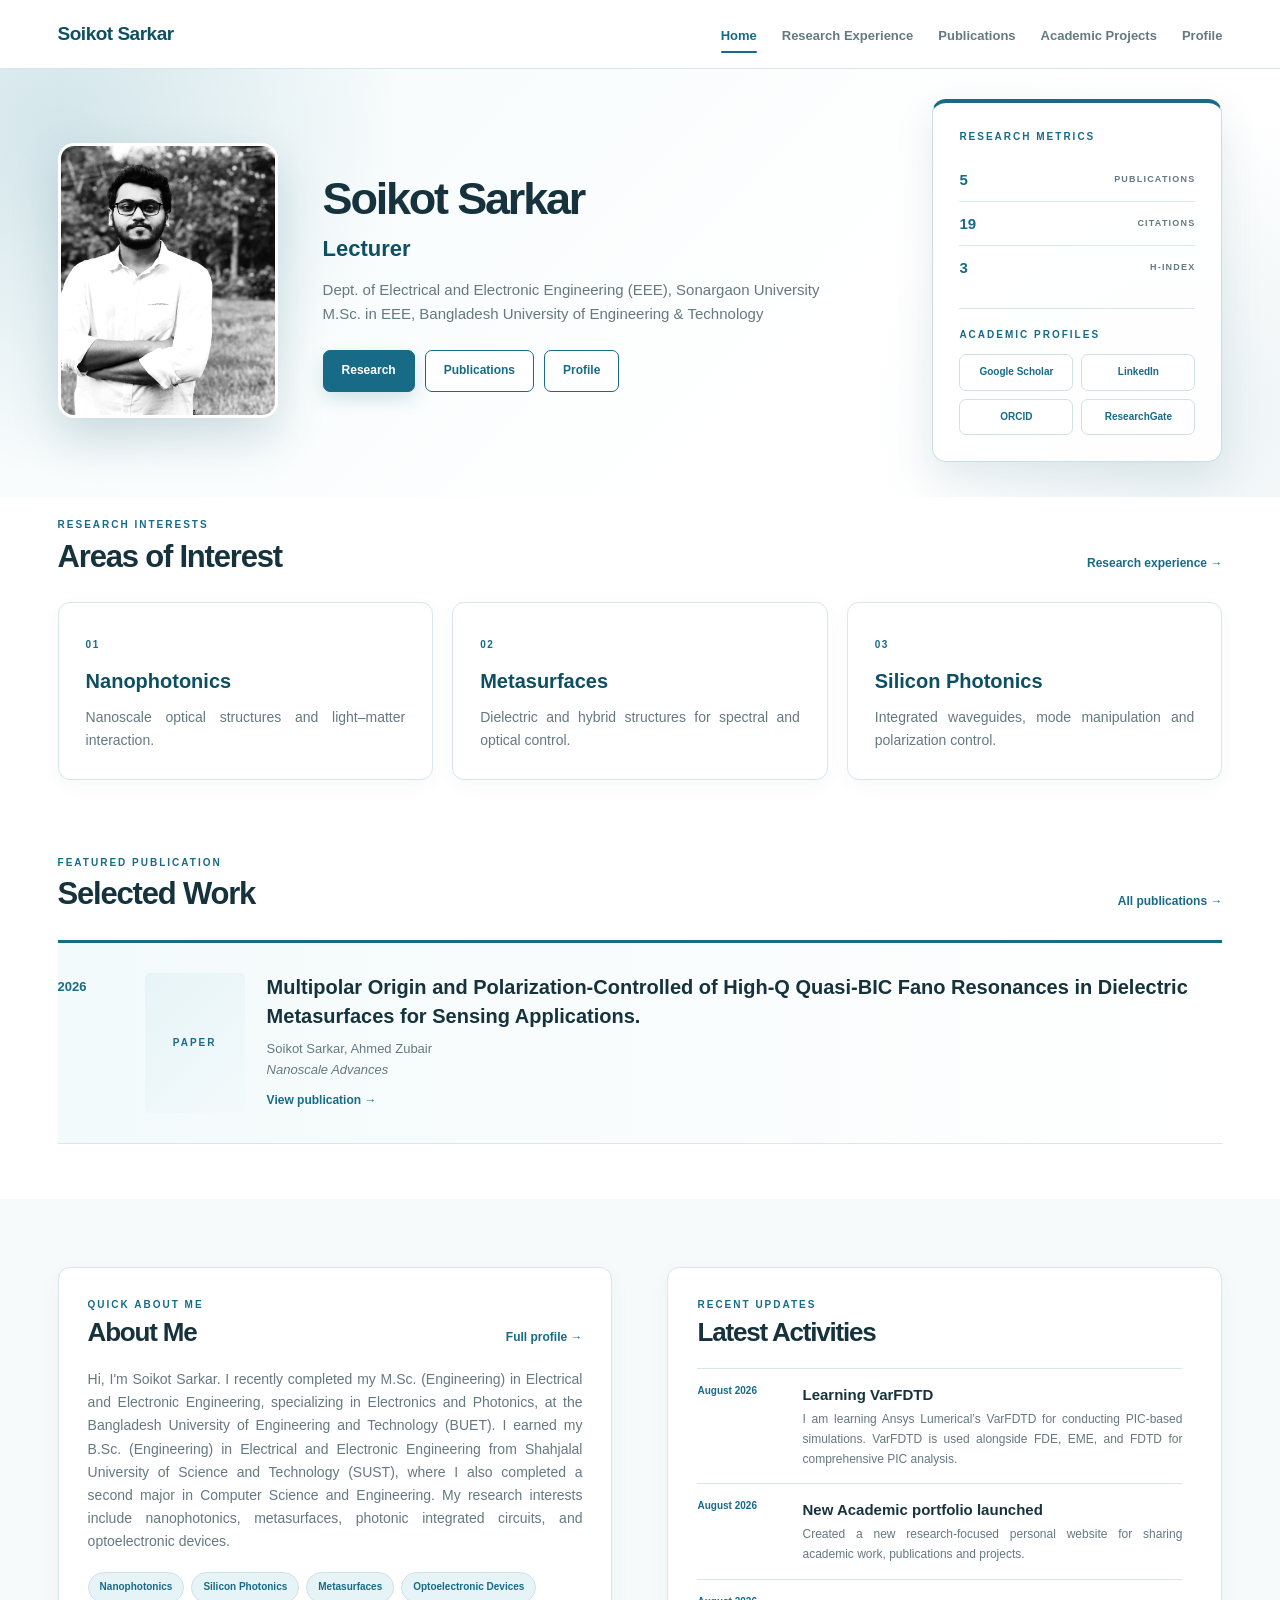
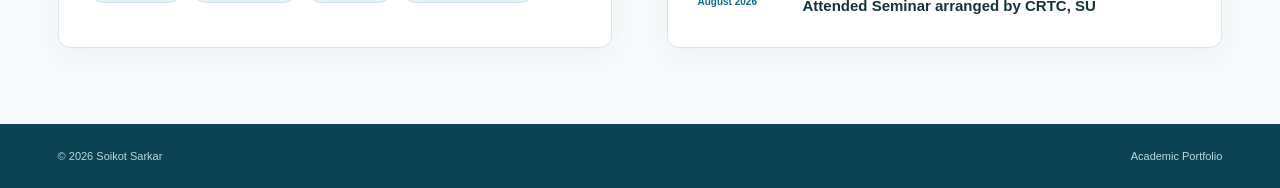
==== commit 6ca20954: "ga" ====
--- a/index.html
+++ b/index.html
@@ -3,6 +3,20 @@
 <head>
 <meta charset="UTF-8">
 <meta name="viewport" content="width=device-width, initial-scale=1.0">
+<!-- Google Analytics -->
+<script async src="https://www.googletagmanager.com/gtag/js?id=G-GT7H20YTY5"></script>
+<script>
+    window.dataLayer = window.dataLayer || [];
+
+    function gtag() {
+        dataLayer.push(arguments);
+    }
+
+    gtag('js', new Date());
+
+    gtag('config', 'G-GT7H20YTY5');
+</script>
+
 <title>Home | Soikot Sarkar</title>
 <meta name="description" content="Academic portfolio of Soikot Sarkar.">
 <link rel="stylesheet" href="style.css">
--- a/style.css
+++ b/style.css
@@ -308,7 +308,7 @@
 .metric strong {
     color: var(--primary);
 
-    font-size: 31px;
+    font-size: 15px;
     line-height: 1;
 }
 
@@ -724,6 +724,33 @@
     color: var(--muted);
 
     font-size: 12px;
+}
+
+/* ---------- Scrollable Latest Activities ---------- */
+#updates {
+    height: 250px;
+    overflow-y: auto;
+    padding-right: 10px;
+    scrollbar-width: thin;
+    scrollbar-color: #B7D4DB var(--primary-soft);
+}
+
+#updates::-webkit-scrollbar {
+    width: 5px;
+}
+
+#updates::-webkit-scrollbar-track {
+    background: var(--primary-soft);
+    border-radius: 10px;
+}
+
+#updates::-webkit-scrollbar-thumb {
+    background: #B7D4DB;
+    border-radius: 10px;
+}
+
+#updates::-webkit-scrollbar-thumb:hover {
+    background: var(--primary);
 }
 
 
@@ -1514,14 +1541,14 @@
 
 .research-item-content {
     display: grid;
-    grid-template-columns: 150px minmax(0, 1fr);
-    gap: 24px;
+    grid-template-columns: 190px minmax(0, 1fr);
+    gap: 26px;
     align-items: start;
 }
 
 .research-image-wrap {
-    width: 150px;
-    height: 190px;
+    width: 200px;
+    height: 180px;
     overflow: hidden;
     border: 1px solid var(--line);
     border-radius: 8px;
@@ -1784,13 +1811,13 @@
 @media (max-width: 850px) {
 
     .research-item-content {
-        grid-template-columns: 120px minmax(0, 1fr);
-        gap: 18px;
+        grid-template-columns: 150px minmax(0, 1fr);
+        gap: 20px;
     }
 
     .research-image-wrap {
-        width: 120px;
-        height: 155px;
+        width: 150px;
+        height: 190px;
     }
 
     .profile-experience-item {
@@ -1910,3 +1937,29 @@
         font-size:24px;
     }
 }
+
+
+/* =========================================================
+   JUSTIFIED DESCRIPTION TEXT
+   ========================================================= */
+
+.hero-desc,
+.compact-research .card p,
+.item p,
+.research-item-text p,
+.publication-content .authors,
+.publication-content .journal,
+.project-body p,
+.education-institution,
+.education-detail,
+.education-courses,
+.profile-experience-item p,
+.skill-card p,
+.activity-item p,
+.compact-about > p,
+.update p,
+#profile-about,
+#about-text {
+    text-align: justify;
+    text-justify: inter-word;
+}
